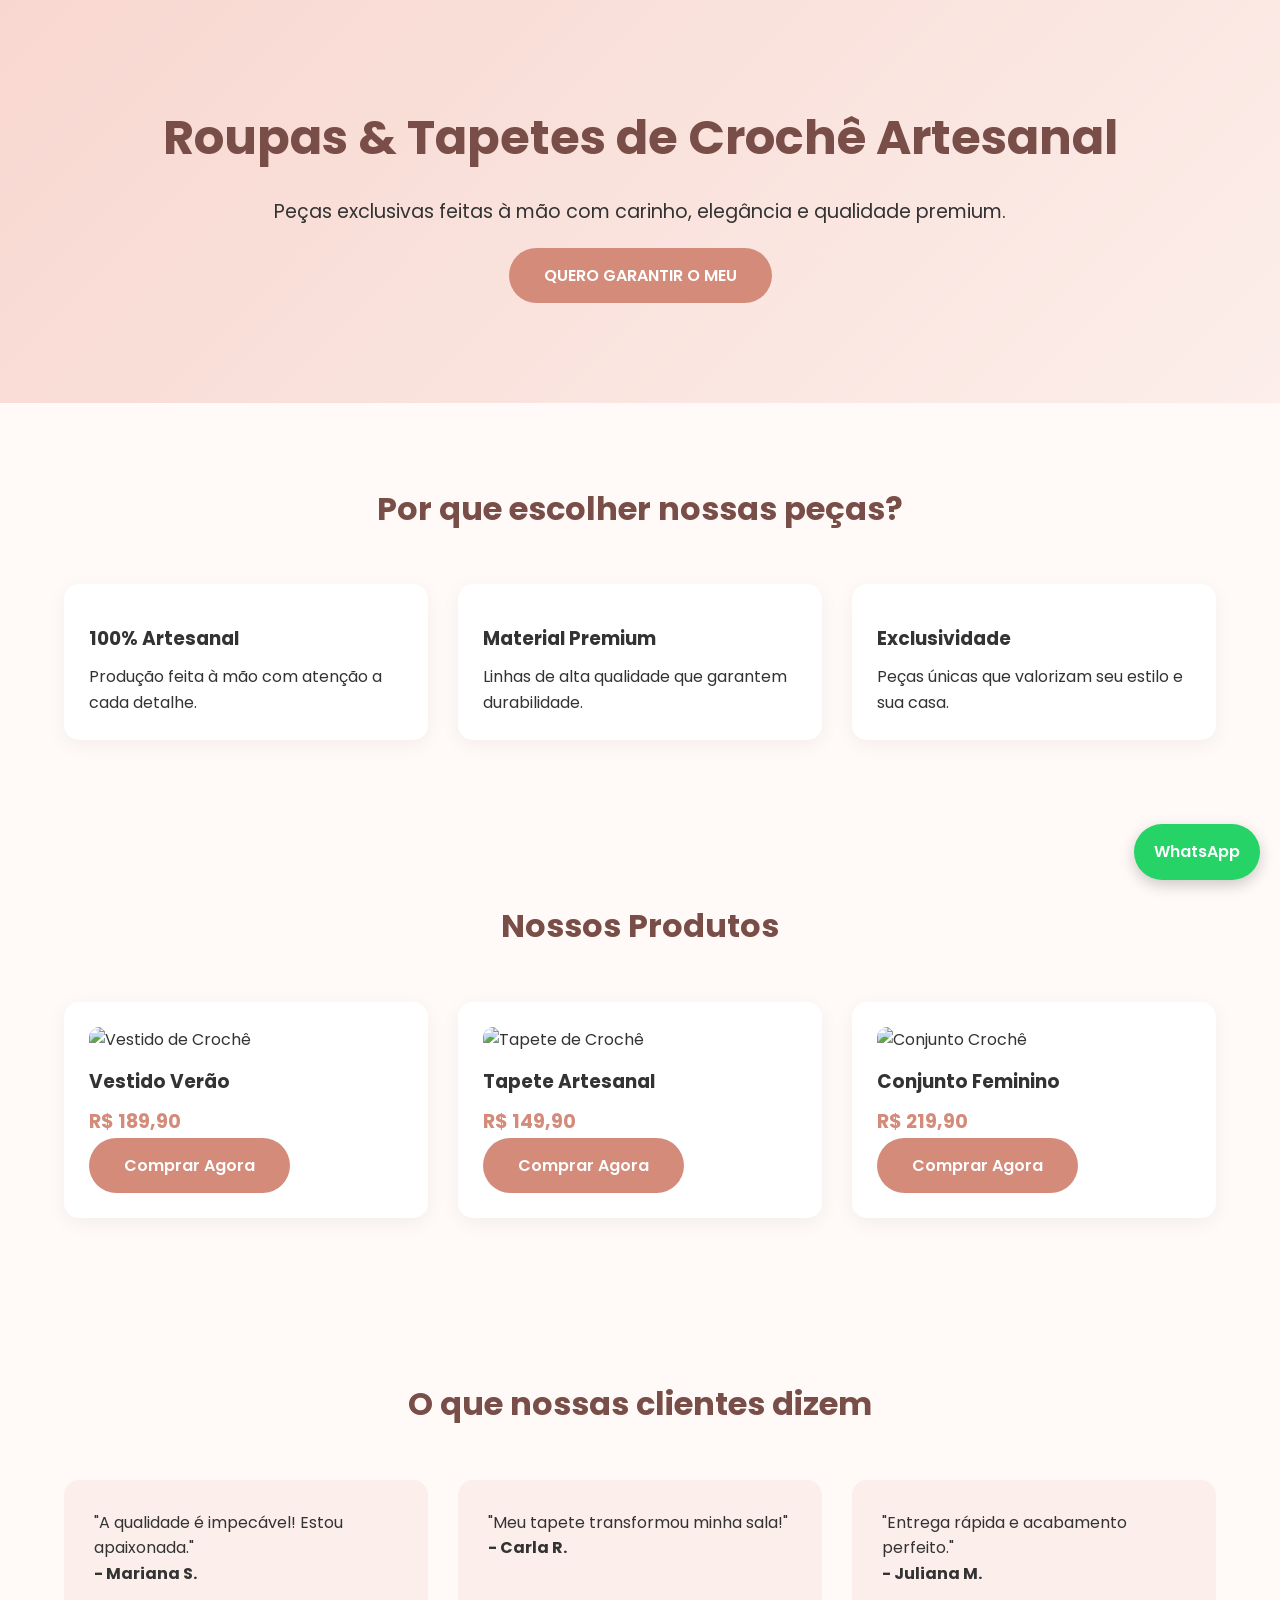
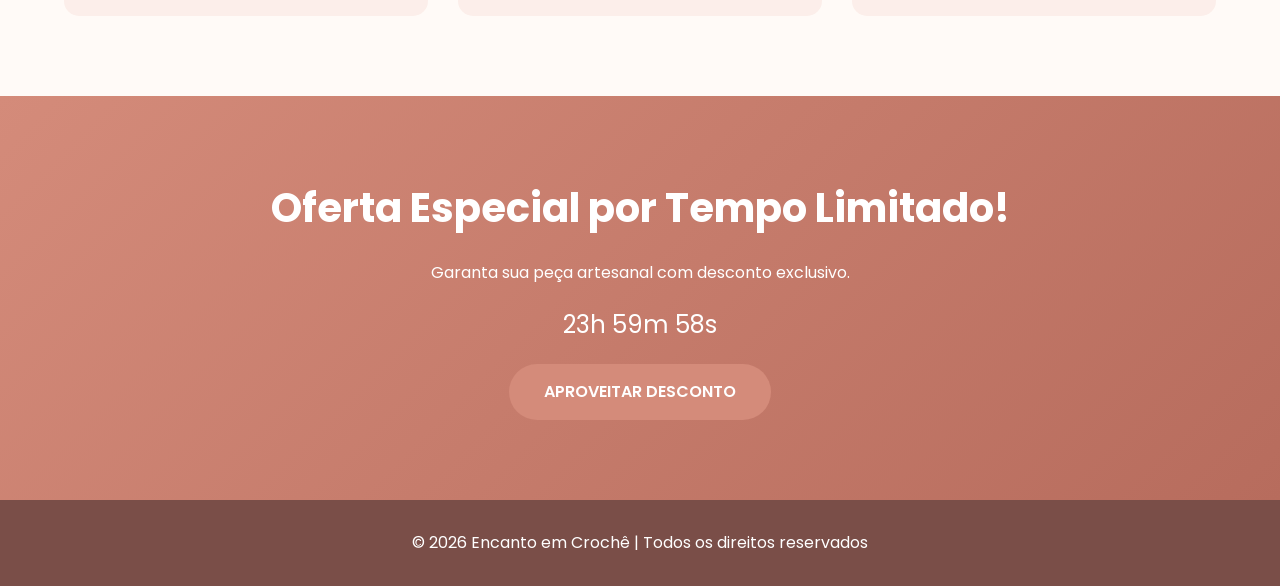
==== index.html @ 388227cd "Inicio" ====
<!DOCTYPE html>
<html lang="pt-BR">
<head>
<meta charset="UTF-8">
<meta name="viewport" content="width=device-width, initial-scale=1.0">
<title>Flora Crochê</title>
<link href="https://fonts.googleapis.com/css2?family=Poppins:wght@300;400;600;700&display=swap" rel="stylesheet">
<link rel="stylesheet" href="style.css">
<script src="script.js" defer></script>
</head>

<body>

<header>
    <div class="container">
        <h1>Roupas & Tapetes de Crochê Artesanal</h1>
        <p>Peças exclusivas feitas à mão com carinho, elegância e qualidade premium.</p>
        <a href="#produtos" class="btn">QUERO GARANTIR O MEU</a>
    </div>
</header>

<section class="section">
    <div class="container">
        <h2 class="section-title">Por que escolher nossas peças?</h2>
        <div class="grid">
            <div class="card">
                <h3>100% Artesanal</h3>
                <p>Produção feita à mão com atenção a cada detalhe.</p>
            </div>
            <div class="card">
                <h3>Material Premium</h3>
                <p>Linhas de alta qualidade que garantem durabilidade.</p>
            </div>
            <div class="card">
                <h3>Exclusividade</h3>
                <p>Peças únicas que valorizam seu estilo e sua casa.</p>
            </div>
        </div>
    </div>
</section>

<section id="produtos" class="section">
    <div class="container">
        <h2 class="section-title">Nossos Produtos</h2>
        <div class="grid">
            <div class="card">
                <img src="https://via.placeholder.com/400x300" alt="Vestido de Crochê">
                <h3>Vestido Verão</h3>
                <p class="price">R$ 189,90</p>
                <a href="#" class="btn">Comprar Agora</a>
            </div>
            <div class="card">
                <img src="https://via.placeholder.com/400x300" alt="Tapete de Crochê">
                <h3>Tapete Artesanal</h3>
                <p class="price">R$ 149,90</p>
                <a href="#" class="btn">Comprar Agora</a>
            </div>
            <div class="card">
                <img src="https://via.placeholder.com/400x300" alt="Conjunto Crochê">
                <h3>Conjunto Feminino</h3>
                <p class="price">R$ 219,90</p>
                <a href="#" class="btn">Comprar Agora</a>
            </div>
        </div>
    </div>
</section>

<section class="section">
    <div class="container">
        <h2 class="section-title">O que nossas clientes dizem</h2>
        <div class="grid">
            <div class="testimonial">
                <p>"A qualidade é impecável! Estou apaixonada."</p>
                <strong>- Mariana S.</strong>
            </div>
            <div class="testimonial">
                <p>"Meu tapete transformou minha sala!"</p>
                <strong>- Carla R.</strong>
            </div>
            <div class="testimonial">
                <p>"Entrega rápida e acabamento perfeito."</p>
                <strong>- Juliana M.</strong>
            </div>
        </div>
    </div>
</section>

<section class="cta">
    <h2>Oferta Especial por Tempo Limitado!</h2>
    <p>Garanta sua peça artesanal com desconto exclusivo.</p>
    <div class="countdown" id="timer"></div>
    <a href="#produtos" class="btn">APROVEITAR DESCONTO</a>
</section>

<footer>
    <p>© 2026 Encanto em Crochê | Todos os direitos reservados</p>
</footer>

<a class="whatsapp" href="https://wa.me/5511974635138" target="_blank">WhatsApp</a>
</body>
</html>
---- style.css ----
*{
    margin:0;
    padding:0;
    box-sizing:border-box;
    font-family:'Poppins', sans-serif;
}

body{
    background:#fffaf7;
    color:#333;
    line-height:1.6;
}

.container{
    width:90%;
    max-width:1200px;
    margin:auto;
}

header{
    background:linear-gradient(135deg,#f8d7d0,#fceeea);
    padding:100px 0;
    text-align:center;
}

header h1{
    font-size:3rem;
    color:#7a4e48;
}

header p{
    margin:20px 0;
    font-size:1.2rem;
}

.btn{
    display:inline-block;
    padding:15px 35px;
    background:#d48b7a;
    color:#fff;
    text-decoration:none;
    border-radius:50px;
    font-weight:600;
    transition:0.3s;
}

.btn:hover{
    background:#b76c5d;
}

.section{
    padding:80px 0;
}

.section-title{
    text-align:center;
    margin-bottom:50px;
    font-size:2rem;
    color:#7a4e48;
}

.grid{
    display:grid;
    grid-template-columns:repeat(auto-fit,minmax(280px,1fr));
    gap:30px;
}

.card{
    background:#fff;
    padding:25px;
    border-radius:15px;
    box-shadow:0 5px 20px rgba(0,0,0,0.05);
    transition:0.3s;
}

.card:hover{
    transform:translateY(-10px);
}

.card img{
    width:100%;
    border-radius:10px;
}

.card h3{
    margin:15px 0 10px;
}

.price{
    color:#d48b7a;
    font-weight:700;
    font-size:1.2rem;
}

.testimonial{
    background:#fceeea;
    padding:30px;
    border-radius:15px;
}

.cta{
    background:linear-gradient(135deg,#d48b7a,#b76c5d);
    color:#fff;
    text-align:center;
    padding:80px 20px;
}

.cta h2{
    font-size:2.5rem;
    margin-bottom:20px;
}

.countdown{
    font-size:1.5rem;
    margin:20px 0;
}

footer{
    text-align:center;
    padding:30px;
    background:#7a4e48;
    color:#fff;
}

.whatsapp{
    position:fixed;
    bottom:20px;
    right:20px;
    background:#25D366;
    color:#fff;
    padding:15px 20px;
    border-radius:50px;
    text-decoration:none;
    font-weight:600;
    box-shadow:0 5px 15px rgba(0,0,0,0.2);
}

@media(max-width:768px){
    header h1{
        font-size:2rem;
    }
}
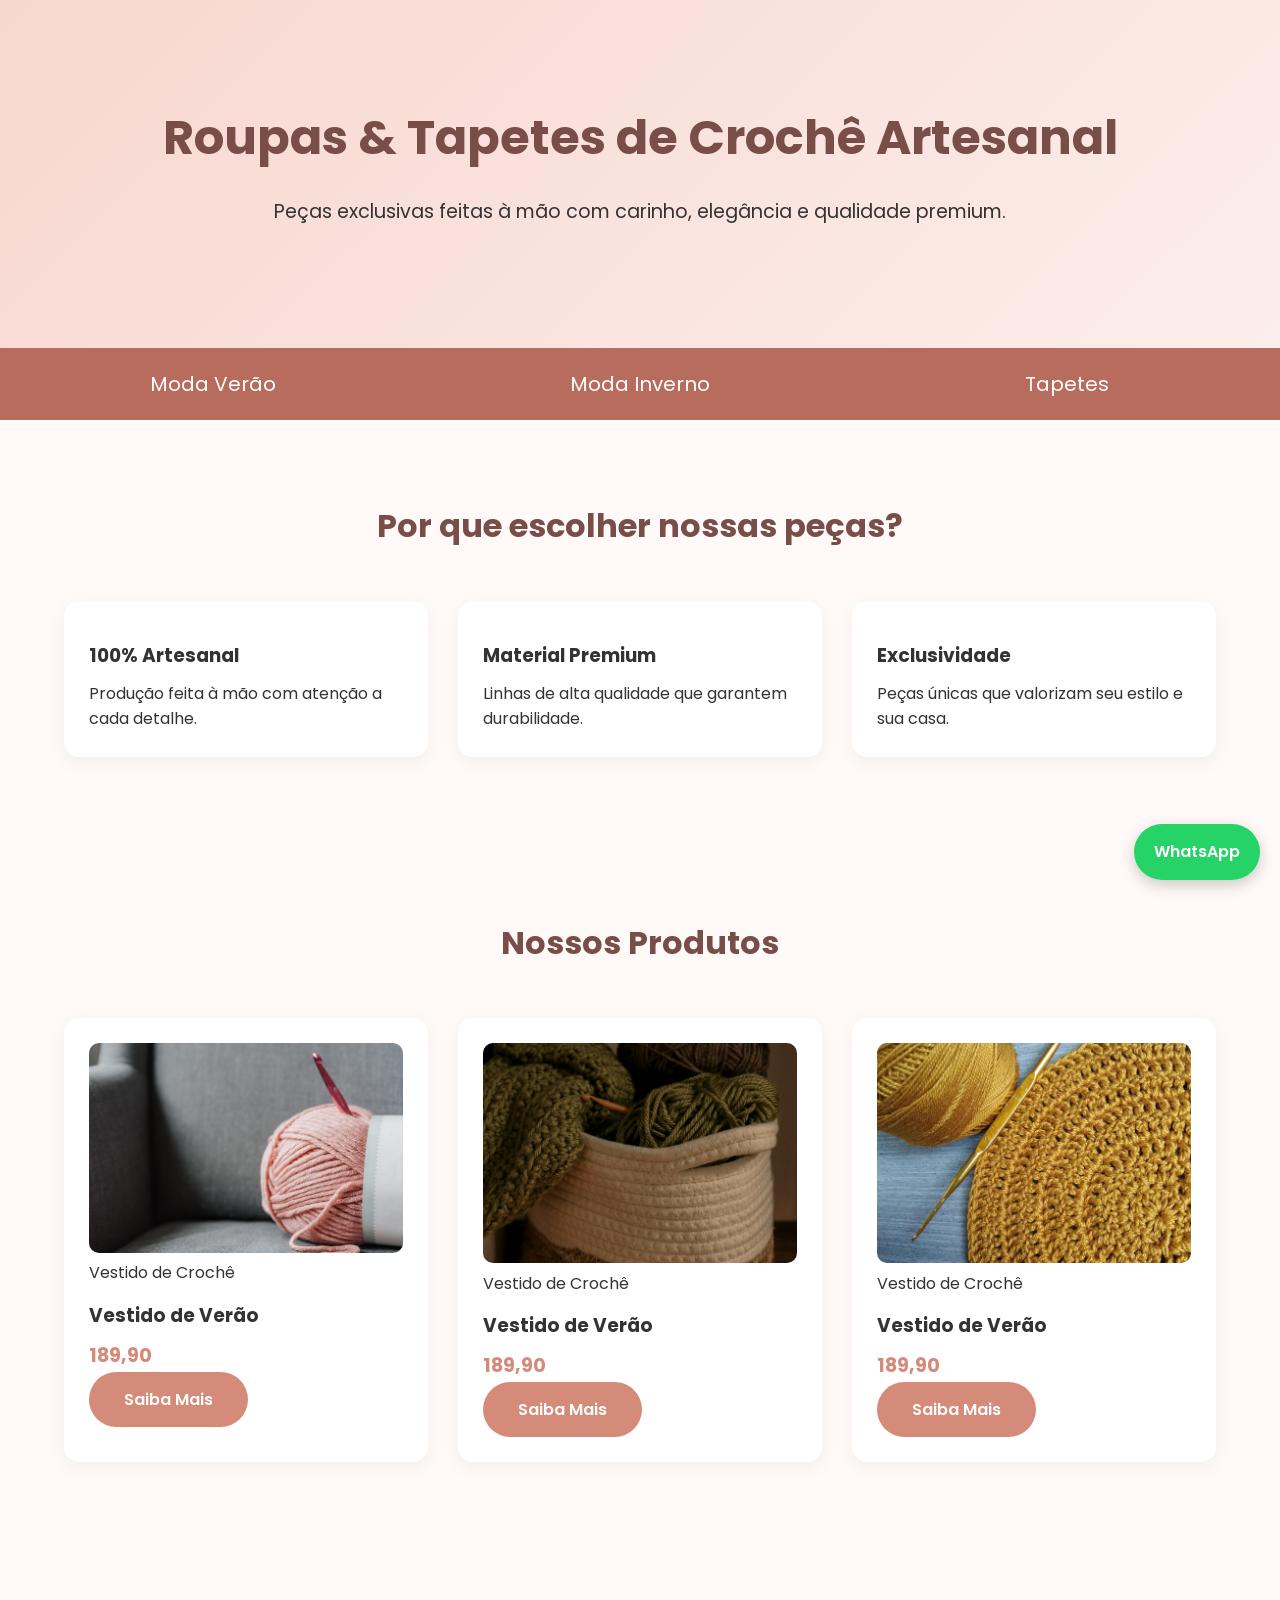
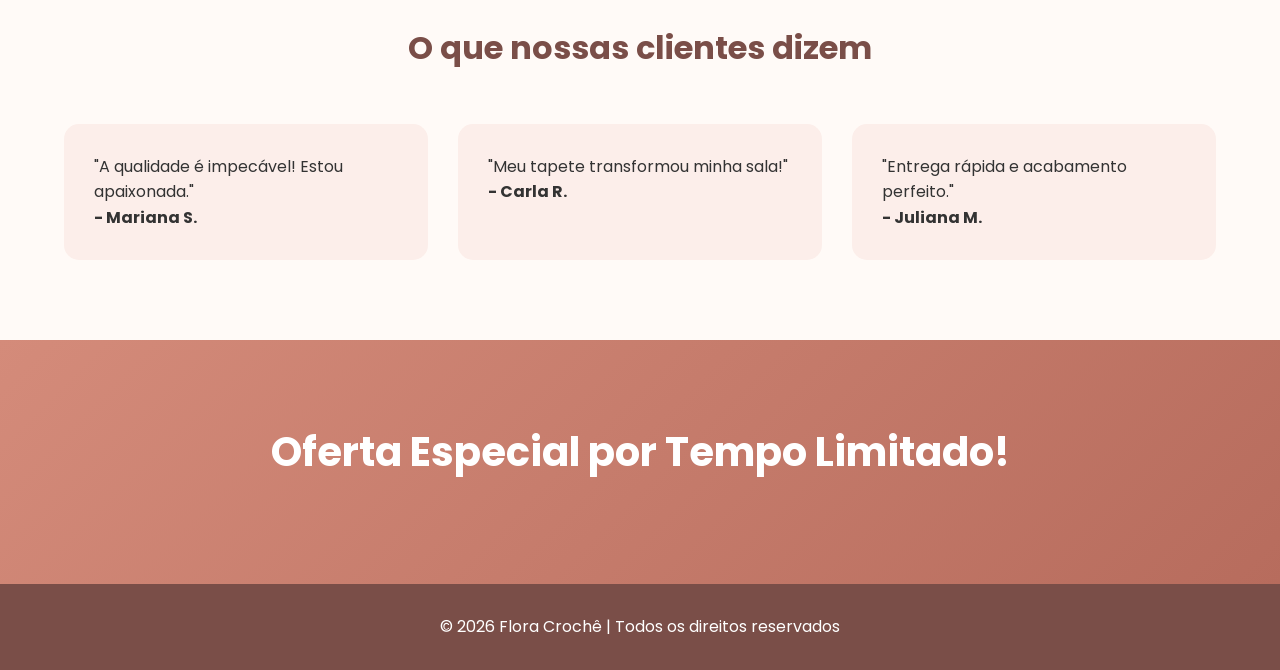
==== commit 3cb4229f: "commit" ====
--- a/index.html
+++ b/index.html
@@ -6,7 +6,8 @@
 <title>Flora Crochê</title>
 <link href="https://fonts.googleapis.com/css2?family=Poppins:wght@300;400;600;700&display=swap" rel="stylesheet">
 <link rel="stylesheet" href="style.css">
-<script src="script.js" defer></script>
+<script src="./scripts/script.js" defer></script>
+<script src="./scripts/funcoes.js" defer></script>
 </head>
 
 <body>
@@ -15,9 +16,16 @@
     <div class="container">
         <h1>Roupas & Tapetes de Crochê Artesanal</h1>
         <p>Peças exclusivas feitas à mão com carinho, elegância e qualidade premium.</p>
-        <a href="#produtos" class="btn">QUERO GARANTIR O MEU</a>
     </div>
 </header>
+
+<nav>
+    <a href="#" class="open">☰</a>
+    <a href="#" class="menu">Moda Verão</a>
+    <a href="#" class="menu">Moda Inverno</a>
+    <a href="#" class="menu">Tapetes</a>
+    <a href="#" class="closed">✖</a>
+</nav>
 
 <section class="section">
     <div class="container">
@@ -42,25 +50,7 @@
 <section id="produtos" class="section">
     <div class="container">
         <h2 class="section-title">Nossos Produtos</h2>
-        <div class="grid">
-            <div class="card">
-                <img src="https://via.placeholder.com/400x300" alt="Vestido de Crochê">
-                <h3>Vestido Verão</h3>
-                <p class="price">R$ 189,90</p>
-                <a href="#" class="btn">Comprar Agora</a>
-            </div>
-            <div class="card">
-                <img src="https://via.placeholder.com/400x300" alt="Tapete de Crochê">
-                <h3>Tapete Artesanal</h3>
-                <p class="price">R$ 149,90</p>
-                <a href="#" class="btn">Comprar Agora</a>
-            </div>
-            <div class="card">
-                <img src="https://via.placeholder.com/400x300" alt="Conjunto Crochê">
-                <h3>Conjunto Feminino</h3>
-                <p class="price">R$ 219,90</p>
-                <a href="#" class="btn">Comprar Agora</a>
-            </div>
+        <div class="grid-produtos">
         </div>
     </div>
 </section>
@@ -86,14 +76,11 @@
 </section>
 
 <section class="cta">
-    <h2>Oferta Especial por Tempo Limitado!</h2>
-    <p>Garanta sua peça artesanal com desconto exclusivo.</p>
-    <div class="countdown" id="timer"></div>
-    <a href="#produtos" class="btn">APROVEITAR DESCONTO</a>
+    <h2>Oferta Especial por Tempo Limitado!</h2>    
 </section>
 
 <footer>
-    <p>© 2026 Encanto em Crochê | Todos os direitos reservados</p>
+    <p>© 2026 Flora Crochê | Todos os direitos reservados</p>
 </footer>
 
 <a class="whatsapp" href="https://wa.me/5511974635138" target="_blank">WhatsApp</a>
--- a/style.css
+++ b/style.css
@@ -33,6 +33,45 @@
     font-size:1.2rem;
 }
 
+nav {
+    background-color: #b76c5d;
+    display: flex;
+    justify-content: space-around;
+    align-items: center;
+}
+nav a {
+    width: 100%;
+    text-align: center;
+    text-decoration: none;
+    color: #fff;
+    padding: 20px 0 20px 0;
+    font-size: 20px;
+}
+nav a:hover {
+    background-color: #fff;
+    color: #b76c5d;
+    transition: all .2s;
+}
+@media screen and (max-width: 480px){
+    nav {
+        flex-direction: column;
+    }
+    .open {
+        display: block;
+    }
+    .menu, .closed {
+        display: none;
+    }
+}
+@media screen and (min-width: 480px) {
+    .open, .closed {
+        display: none;
+    }
+    .menu {
+        display: block;
+    }
+}
+
 .btn{
     display:inline-block;
     padding:15px 35px;
@@ -59,7 +98,7 @@
     color:#7a4e48;
 }
 
-.grid{
+.grid, .grid-produtos{
     display:grid;
     grid-template-columns:repeat(auto-fit,minmax(280px,1fr));
     gap:30px;
@@ -79,6 +118,8 @@
 
 .card img{
     width:100%;
+    max-height: 220px;
+    object-fit: cover;
     border-radius:10px;
 }
 
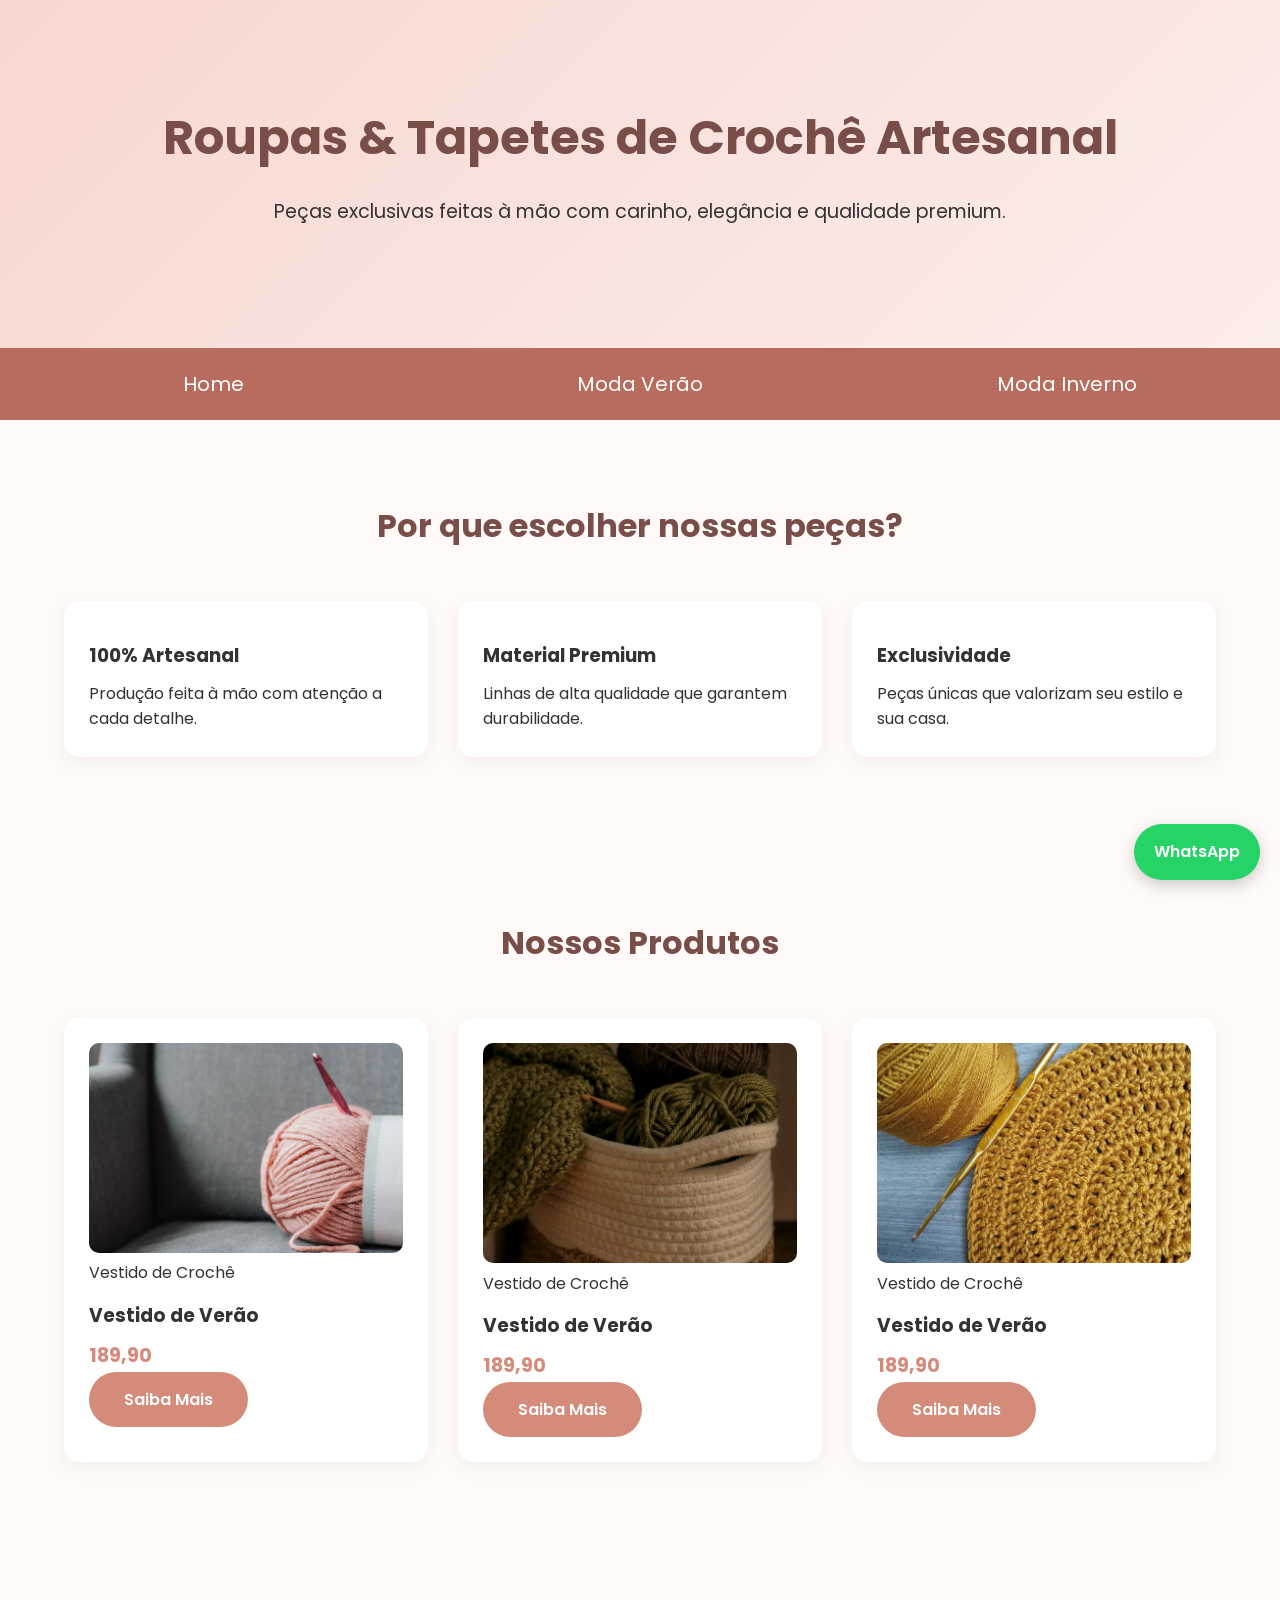
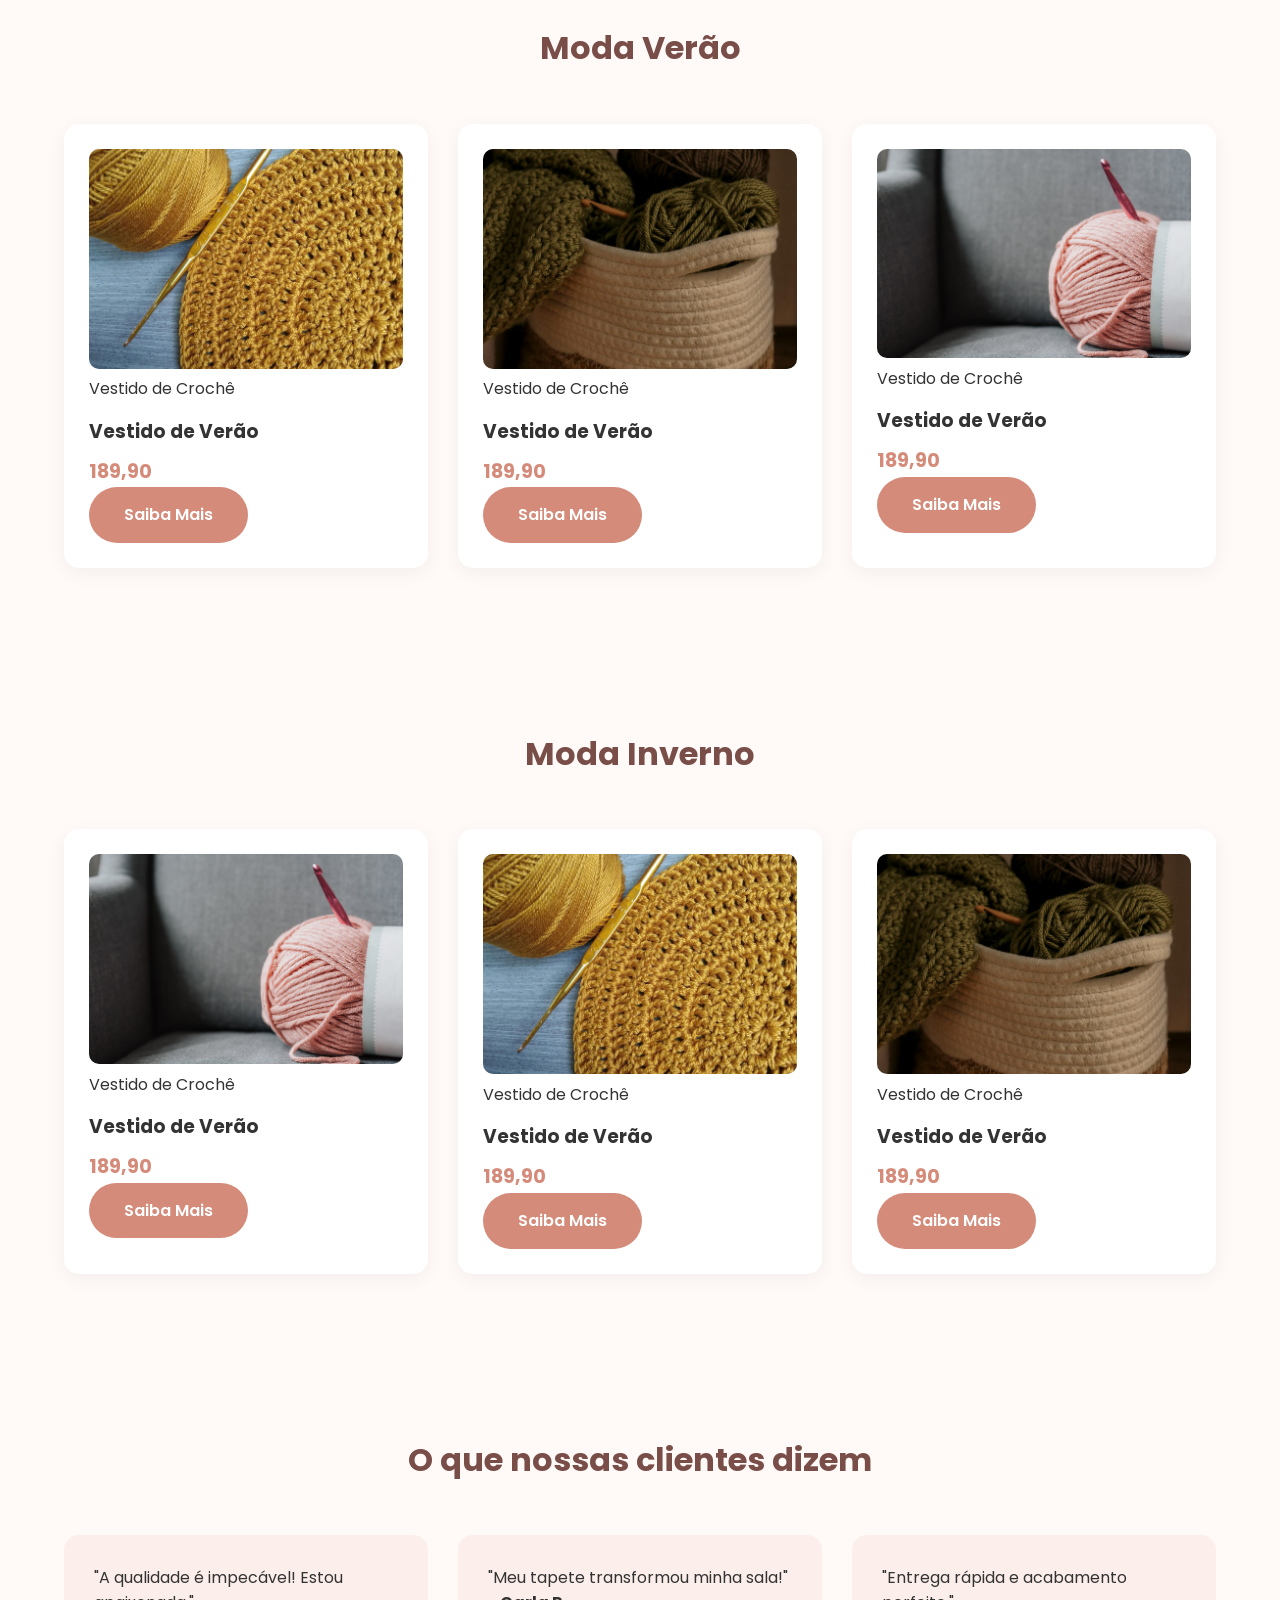
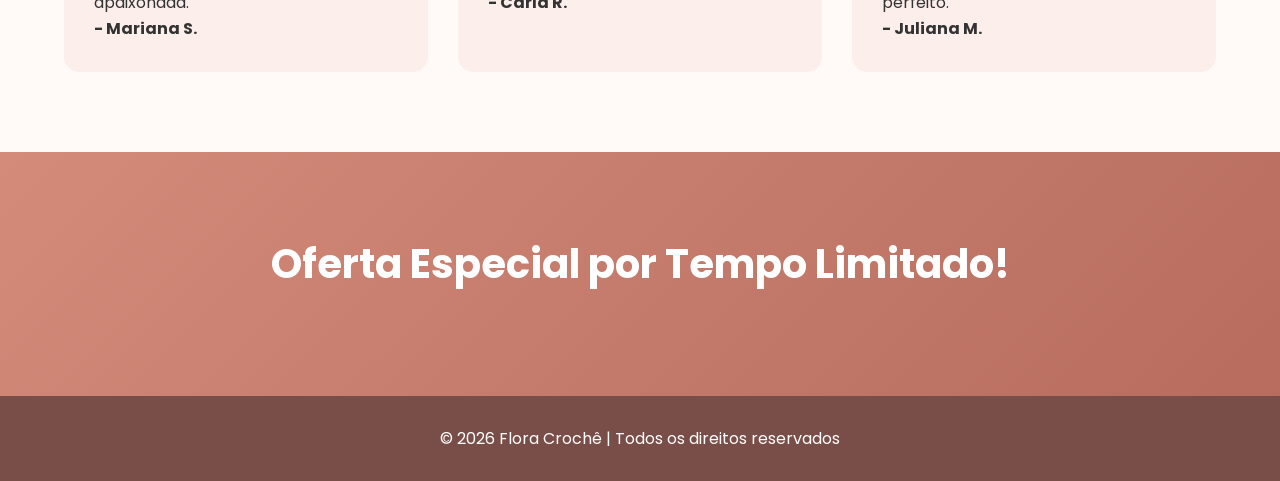
==== commit 3577328e: "commit" ====
--- a/index.html
+++ b/index.html
@@ -10,7 +10,7 @@
 <script src="./scripts/funcoes.js" defer></script>
 </head>
 
-<body>
+<body id="home">
 
 <header>
     <div class="container">
@@ -21,9 +21,9 @@
 
 <nav>
     <a href="#" class="open">☰</a>
-    <a href="#" class="menu">Moda Verão</a>
-    <a href="#" class="menu">Moda Inverno</a>
-    <a href="#" class="menu">Tapetes</a>
+    <a href="#home" class="menu">Home</a>
+    <a href="#moda-verao" class="menu">Moda Verão</a>
+    <a href="#moda-inverno" class="menu">Moda Inverno</a>
     <a href="#" class="closed">✖</a>
 </nav>
 
@@ -54,6 +54,23 @@
         </div>
     </div>
 </section>
+
+<section id="moda-verao" class="section">
+    <div class="container">
+        <h2 class="section-title">Moda Verão</h2>
+        <div class="grid-produtos-verao">
+        </div>
+    </div>
+</section>
+
+<section id="moda-inverno" class="section">
+    <div class="container">
+        <h2 class="section-title">Moda Inverno</h2>
+        <div class="grid-produtos-inverno">
+        </div>
+    </div>
+</section>
+
 
 <section class="section">
     <div class="container">
--- a/style.css
+++ b/style.css
@@ -38,6 +38,9 @@
     display: flex;
     justify-content: space-around;
     align-items: center;
+    position: sticky;
+    top: 0;
+    z-index: 1;
 }
 nav a {
     width: 100%;
@@ -55,6 +58,10 @@
 @media screen and (max-width: 480px){
     nav {
         flex-direction: column;
+    }
+    nav a {
+        padding: 5px 0 5px 0;
+        font-weight: lighter;
     }
     .open {
         display: block;
@@ -98,7 +105,7 @@
     color:#7a4e48;
 }
 
-.grid, .grid-produtos{
+.grid, .grid-produtos, .grid-produtos-verao, .grid-produtos-inverno{
     display:grid;
     grid-template-columns:repeat(auto-fit,minmax(280px,1fr));
     gap:30px;
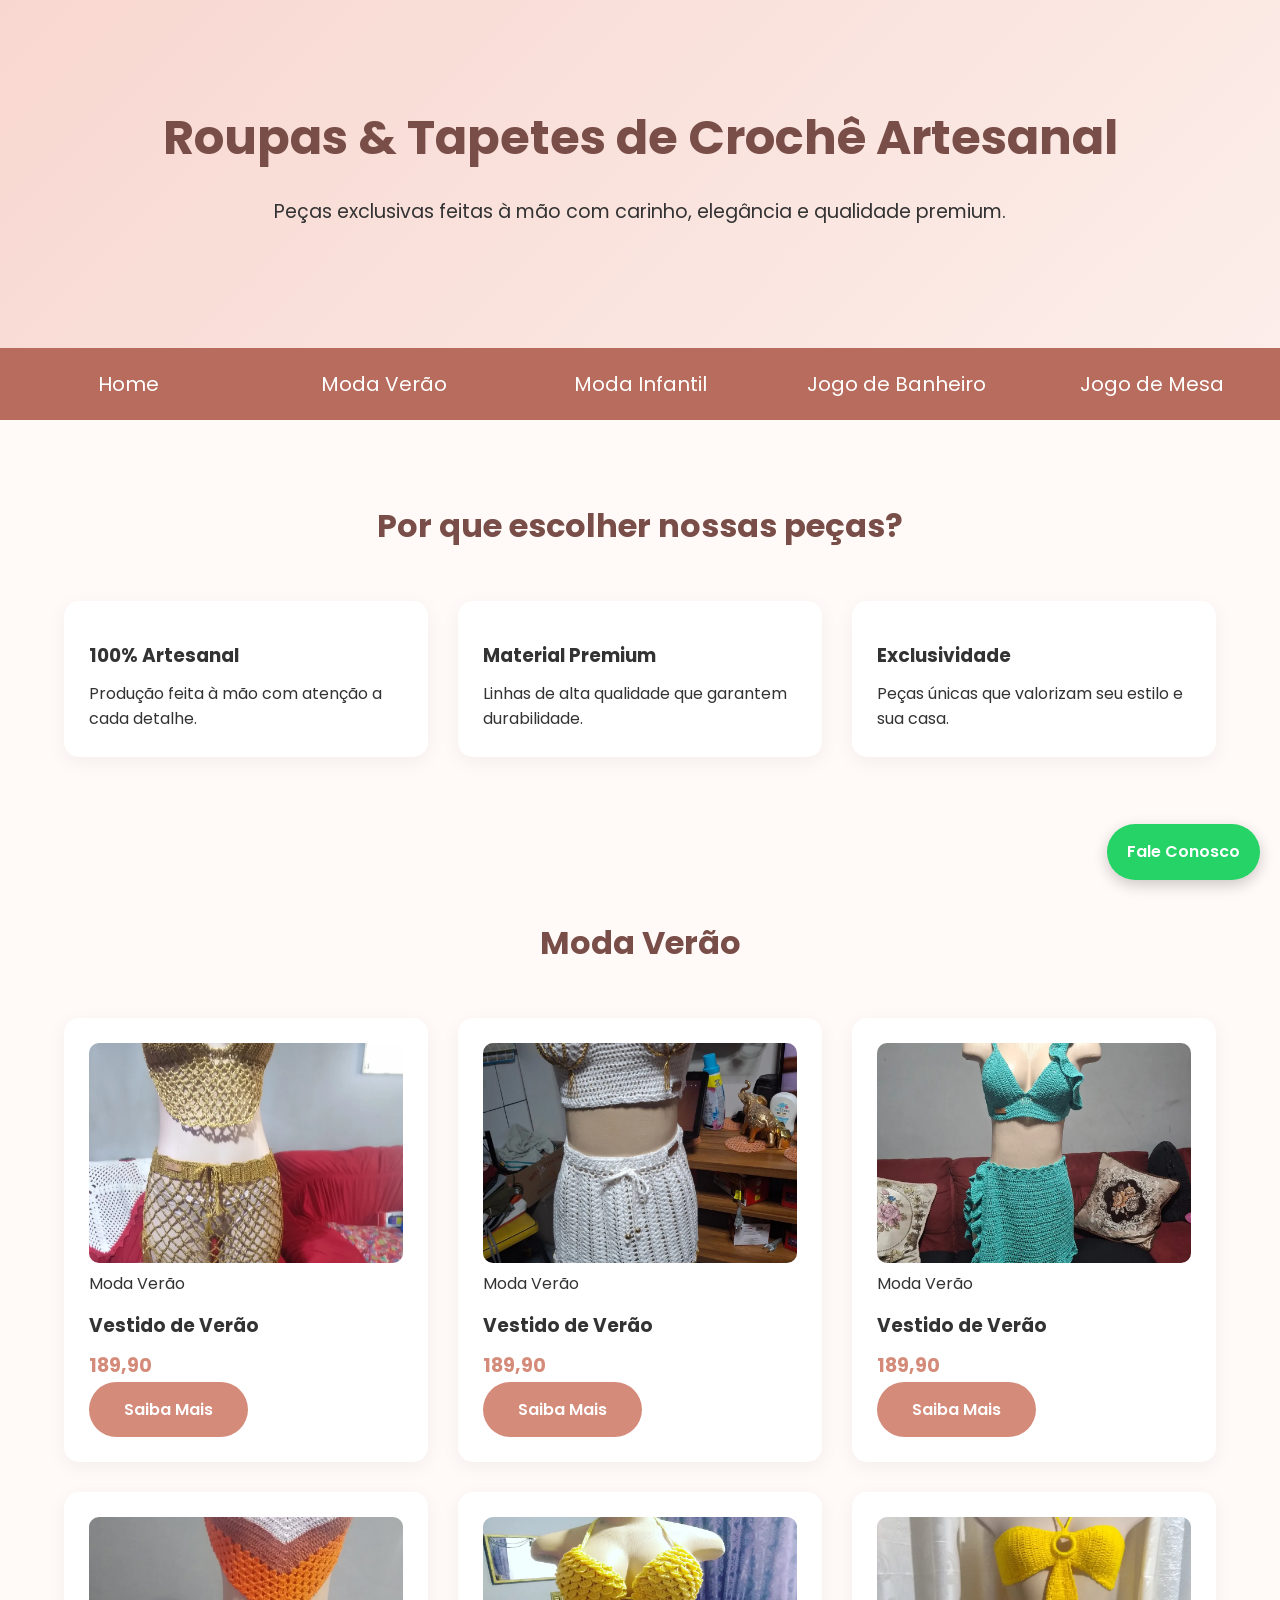
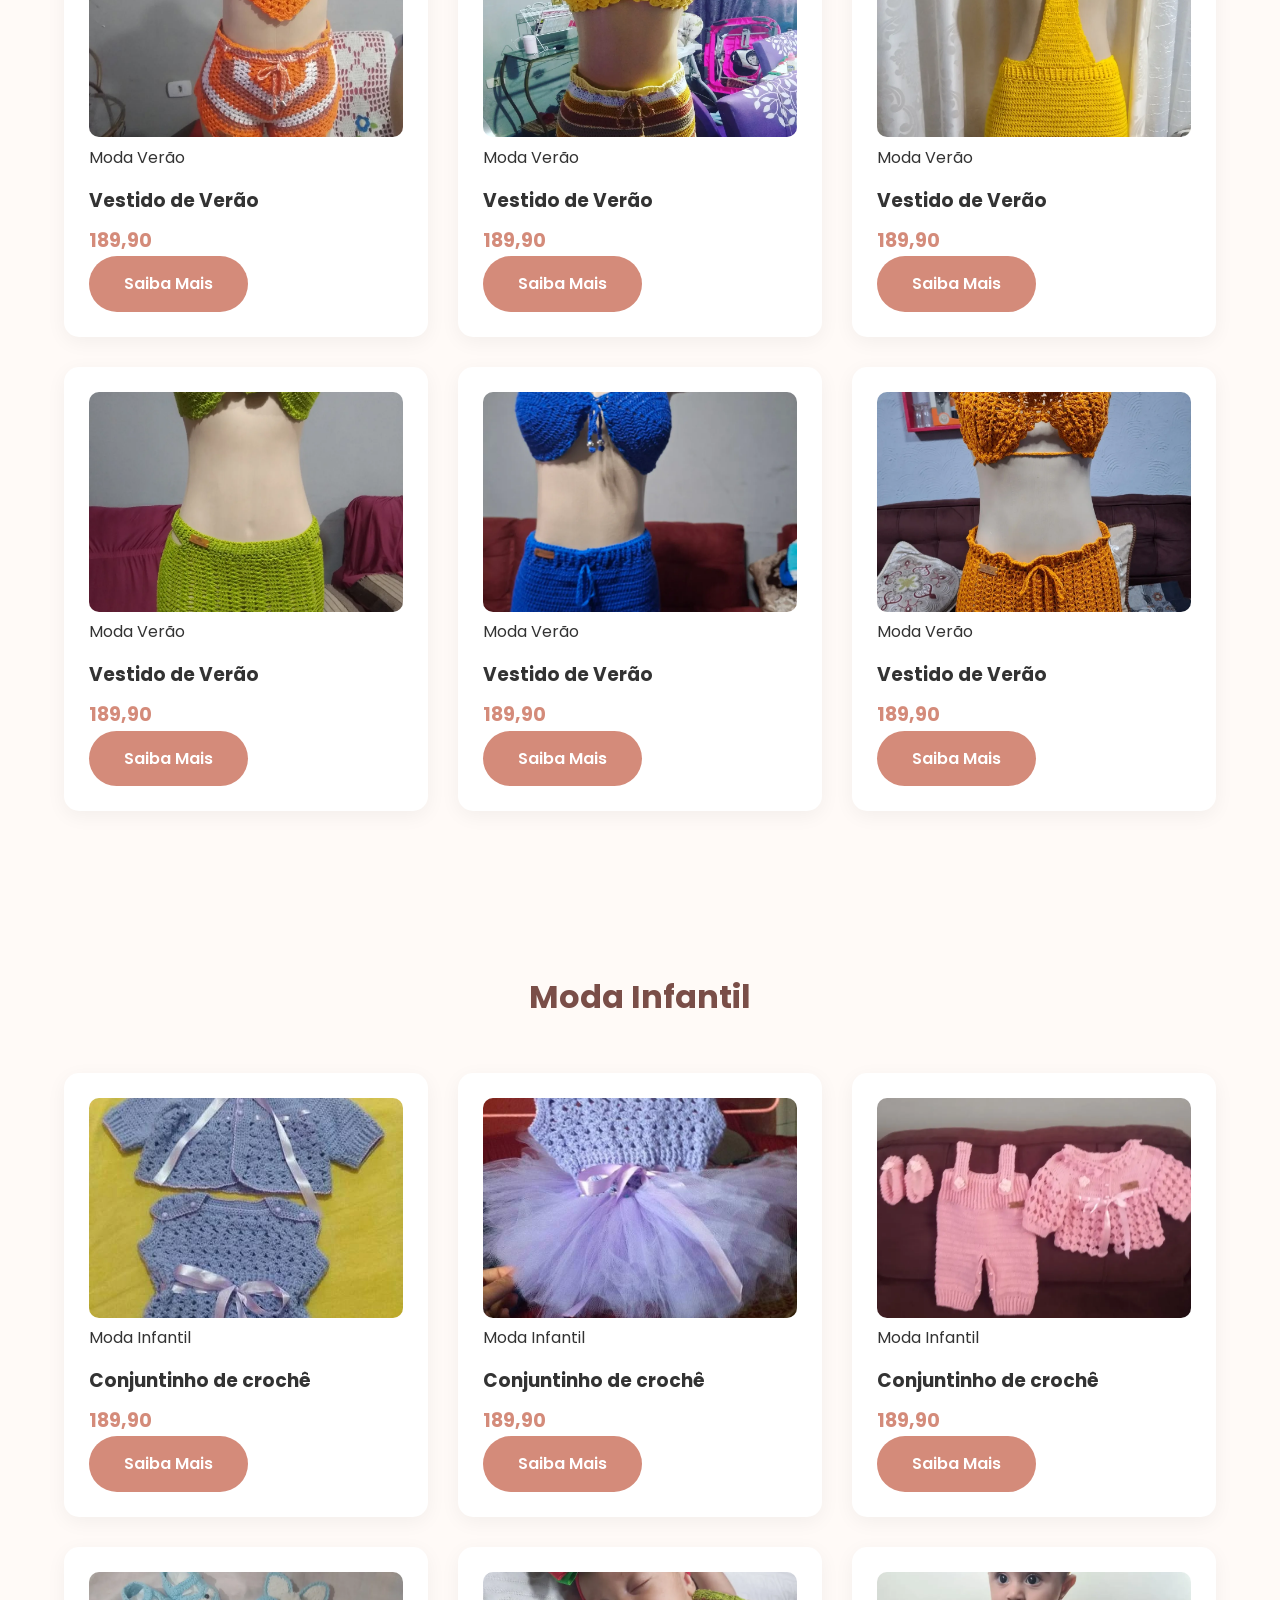
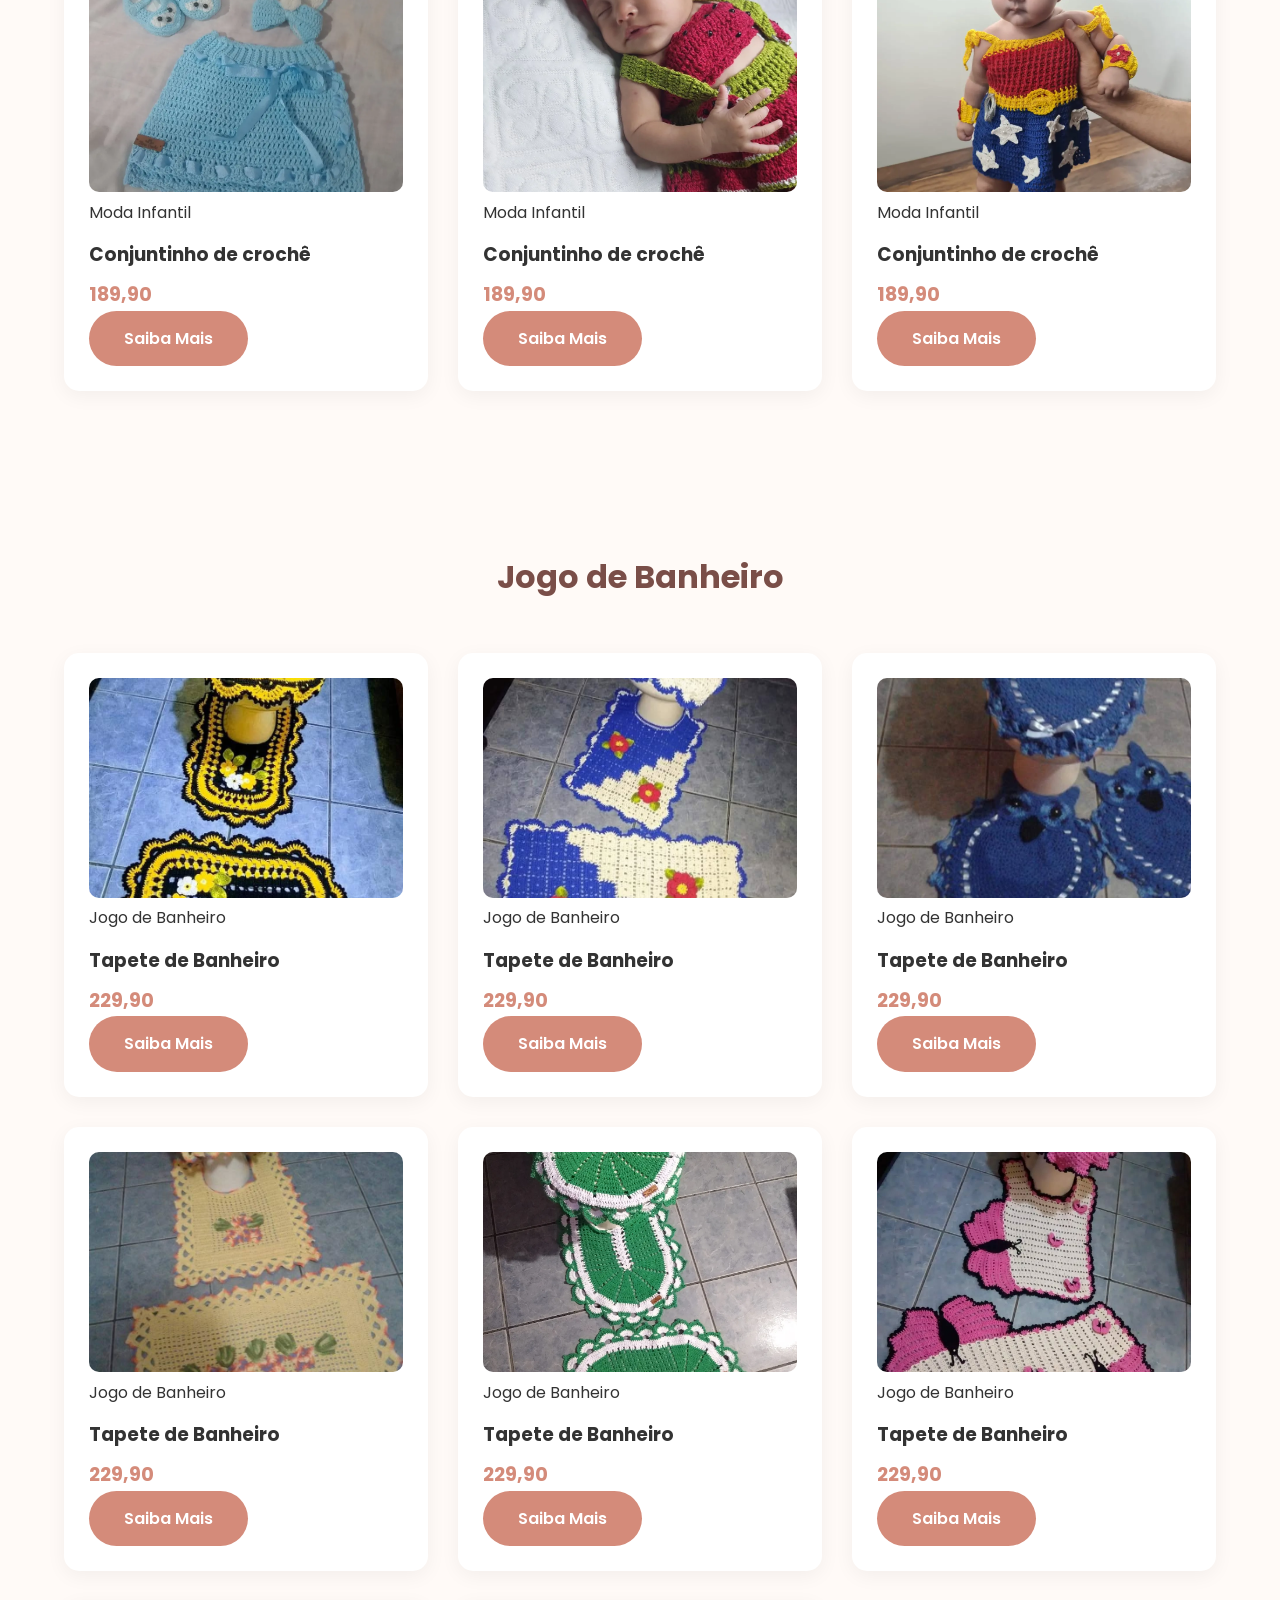
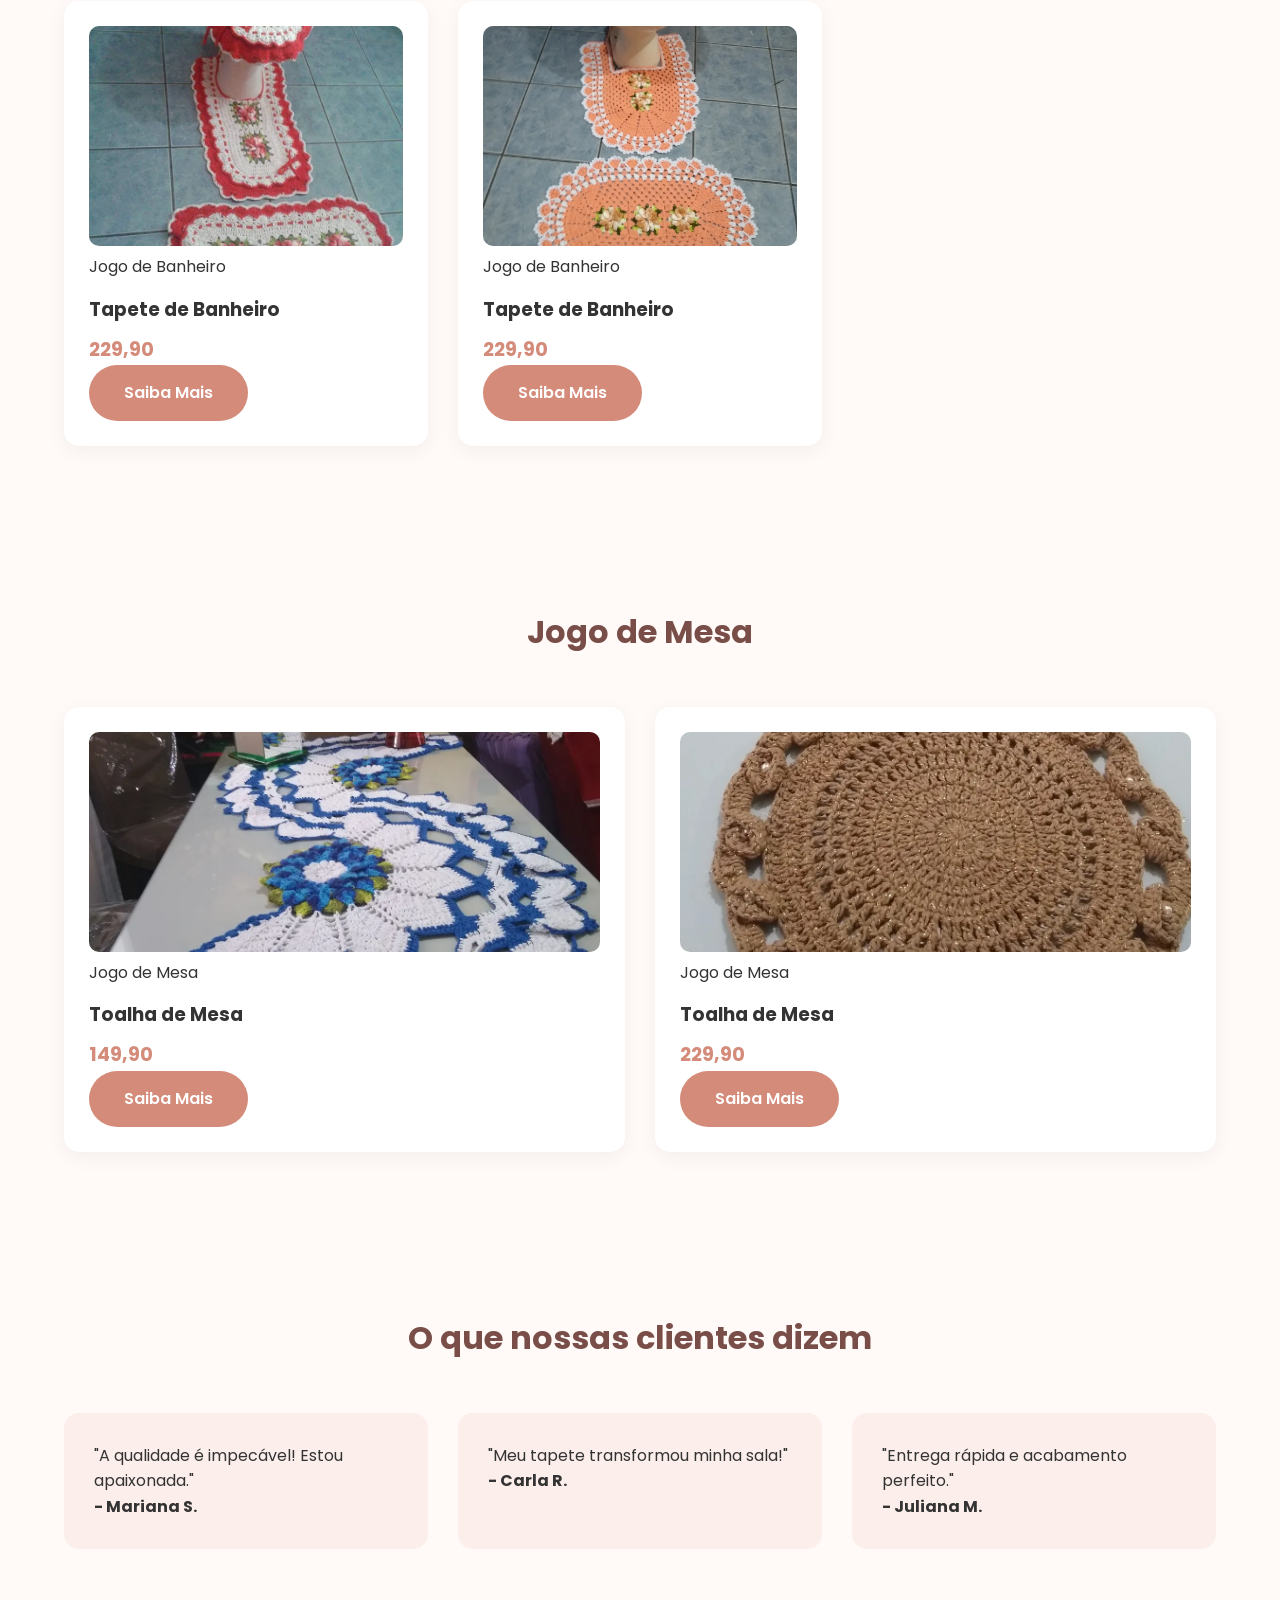
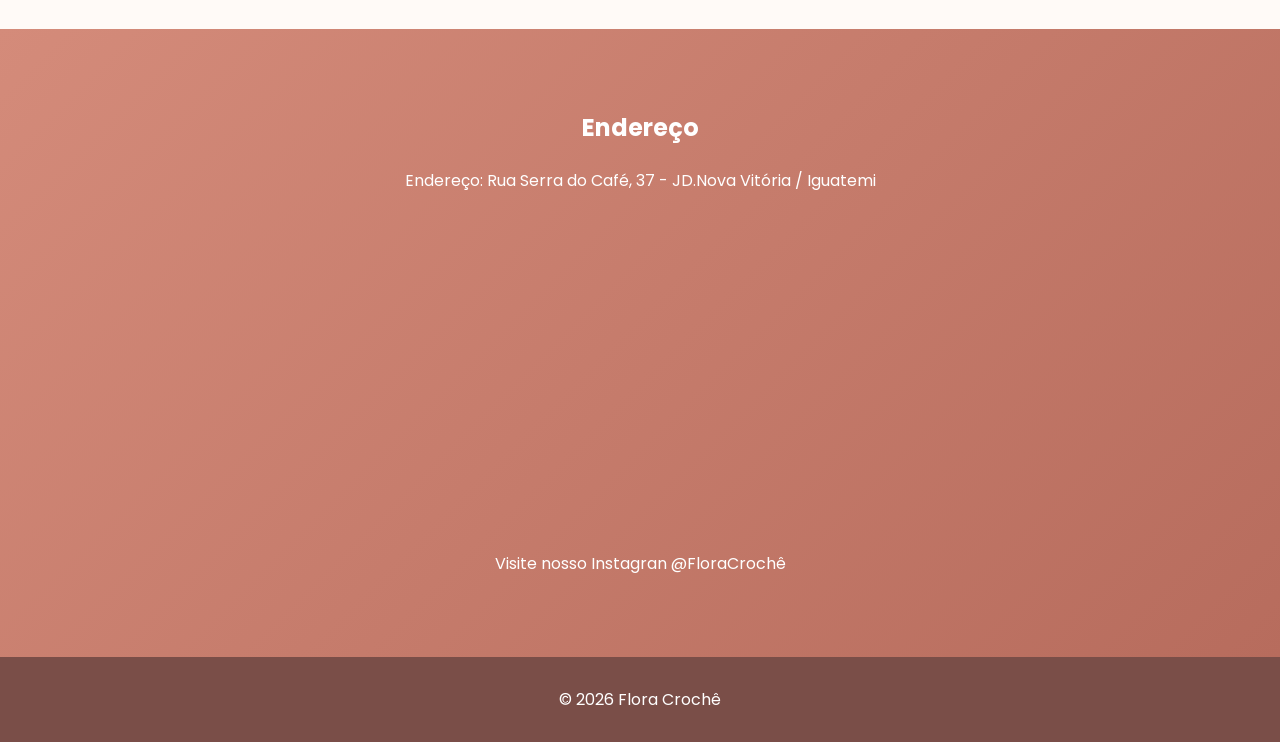
==== commit 7326fa0c: "Commit" ====
--- a/index.html
+++ b/index.html
@@ -20,13 +20,16 @@
 </header>
 
 <nav>
-    <a href="#" class="open">☰</a>
+    <a href="javascript:void(0)" class="open">☰</a>
     <a href="#home" class="menu">Home</a>
     <a href="#moda-verao" class="menu">Moda Verão</a>
-    <a href="#moda-inverno" class="menu">Moda Inverno</a>
-    <a href="#" class="closed">✖</a>
+    <a href="#moda-infantil" class="menu">Moda Infantil</a>
+    <a href="#moda-banheiro" class="menu">Jogo de Banheiro</a>
+    <a href="#moda-mesa" class="menu">Jogo de Mesa</a>
+    <a href="javascript:void(0)" class="closed">✖</a>
 </nav>
 
+<!-- Secção cards: motivos de escolher os nossos produtos -->
 <section class="section">
     <div class="container">
         <h2 class="section-title">Por que escolher nossas peças?</h2>
@@ -47,14 +50,8 @@
     </div>
 </section>
 
-<section id="produtos" class="section">
-    <div class="container">
-        <h2 class="section-title">Nossos Produtos</h2>
-        <div class="grid-produtos">
-        </div>
-    </div>
-</section>
 
+<!-- Secção cards: produtos -->
 <section id="moda-verao" class="section">
     <div class="container">
         <h2 class="section-title">Moda Verão</h2>
@@ -63,15 +60,31 @@
     </div>
 </section>
 
-<section id="moda-inverno" class="section">
+<section id="moda-infantil" class="section">
     <div class="container">
-        <h2 class="section-title">Moda Inverno</h2>
-        <div class="grid-produtos-inverno">
+        <h2 class="section-title">Moda Infantil</h2>
+        <div class="grid-produtos-infantil">
         </div>
     </div>
 </section>
 
+<section id="moda-banheiro" class="section">
+    <div class="container">
+        <h2 class="section-title">Jogo de Banheiro</h2>
+        <div class="grid-produtos-banheiro">
+        </div>
+    </div>
+</section>
 
+<section id="moda-mesa" class="section">
+    <div class="container">
+        <h2 class="section-title">Jogo de Mesa</h2>
+        <div class="grid-produtos-mesa">
+        </div>
+    </div>
+</section>
+
+<!-- Secção cards: o que nossos clientes dizem -->
 <section class="section">
     <div class="container">
         <h2 class="section-title">O que nossas clientes dizem</h2>
@@ -93,13 +106,16 @@
 </section>
 
 <section class="cta">
-    <h2>Oferta Especial por Tempo Limitado!</h2>    
+    <h2>Endereço</h2>
+    <p>Endereço: Rua Serra do Café, 37 - JD.Nova Vitória / Iguatemi</p>
+    <iframe src="https://www.google.com/maps/embed?pb=!1m18!1m12!1m3!1d3655.8416479453203!2d-46.43533869999999!3d-23.6100114!2m3!1f0!2f0!3f0!3m2!1i1024!2i768!4f13.1!3m3!1m2!1s0x94ce6f4bc5cb1389%3A0xe946304358907a2c!2sR.%20Serra%20do%20Caf%C3%A9%2C%2037%20-%20Iguatemi%2C%20S%C3%A3o%20Paulo%20-%20SP%2C%2008373-200!5e0!3m2!1spt-BR!2sbr!4v1771618512613!5m2!1spt-BR!2sbr" style="border:0;" allowfullscreen="" loading="lazy" referrerpolicy="no-referrer-when-downgrade"></iframe>
+    <p>Visite nosso Instagran <a href="https://www.instagram.com/floracisantos28/" target="_blank" rel="external">@FloraCrochê</a></p>    
 </section>
 
 <footer>
-    <p>© 2026 Flora Crochê | Todos os direitos reservados</p>
+    <p>© 2026 Flora Crochê</p>
 </footer>
 
-<a class="whatsapp" href="https://wa.me/5511974635138" target="_blank">WhatsApp</a>
+<a class="whatsapp" href="https://wa.me/5511974635138" target="_blank">Fale Conosco</a>
 </body>
 </html>
--- a/style.css
+++ b/style.css
@@ -3,6 +3,9 @@
     padding:0;
     box-sizing:border-box;
     font-family:'Poppins', sans-serif;
+}
+html {
+    scroll-behavior: smooth;
 }
 
 body{
@@ -77,6 +80,10 @@
     .menu {
         display: block;
     }
+    .cta iframe {
+        width: 480px;
+        height: 300px;
+    }
 }
 
 .btn{
@@ -105,7 +112,7 @@
     color:#7a4e48;
 }
 
-.grid, .grid-produtos, .grid-produtos-verao, .grid-produtos-inverno{
+.grid, .grid-produtos-verao, .grid-produtos-infantil, .grid-produtos-banheiro, .grid-produtos-mesa{
     display:grid;
     grid-template-columns:repeat(auto-fit,minmax(280px,1fr));
     gap:30px;
@@ -154,8 +161,29 @@
 }
 
 .cta h2{
-    font-size:2.5rem;
     margin-bottom:20px;
+}
+
+.cta p:nth-of-type(2) {
+    margin-top: 50px;
+}
+
+
+.cta p a {
+    text-decoration: none;
+    color: white;
+    animation: cor 1s infinite linear;
+}
+@keyframes cor {
+    0% {
+        color: #4548B7;
+    }
+    50% {
+        color: #BC2475;
+    }
+    100% {
+        color: #4548B7;
+    }
 }
 
 .countdown{
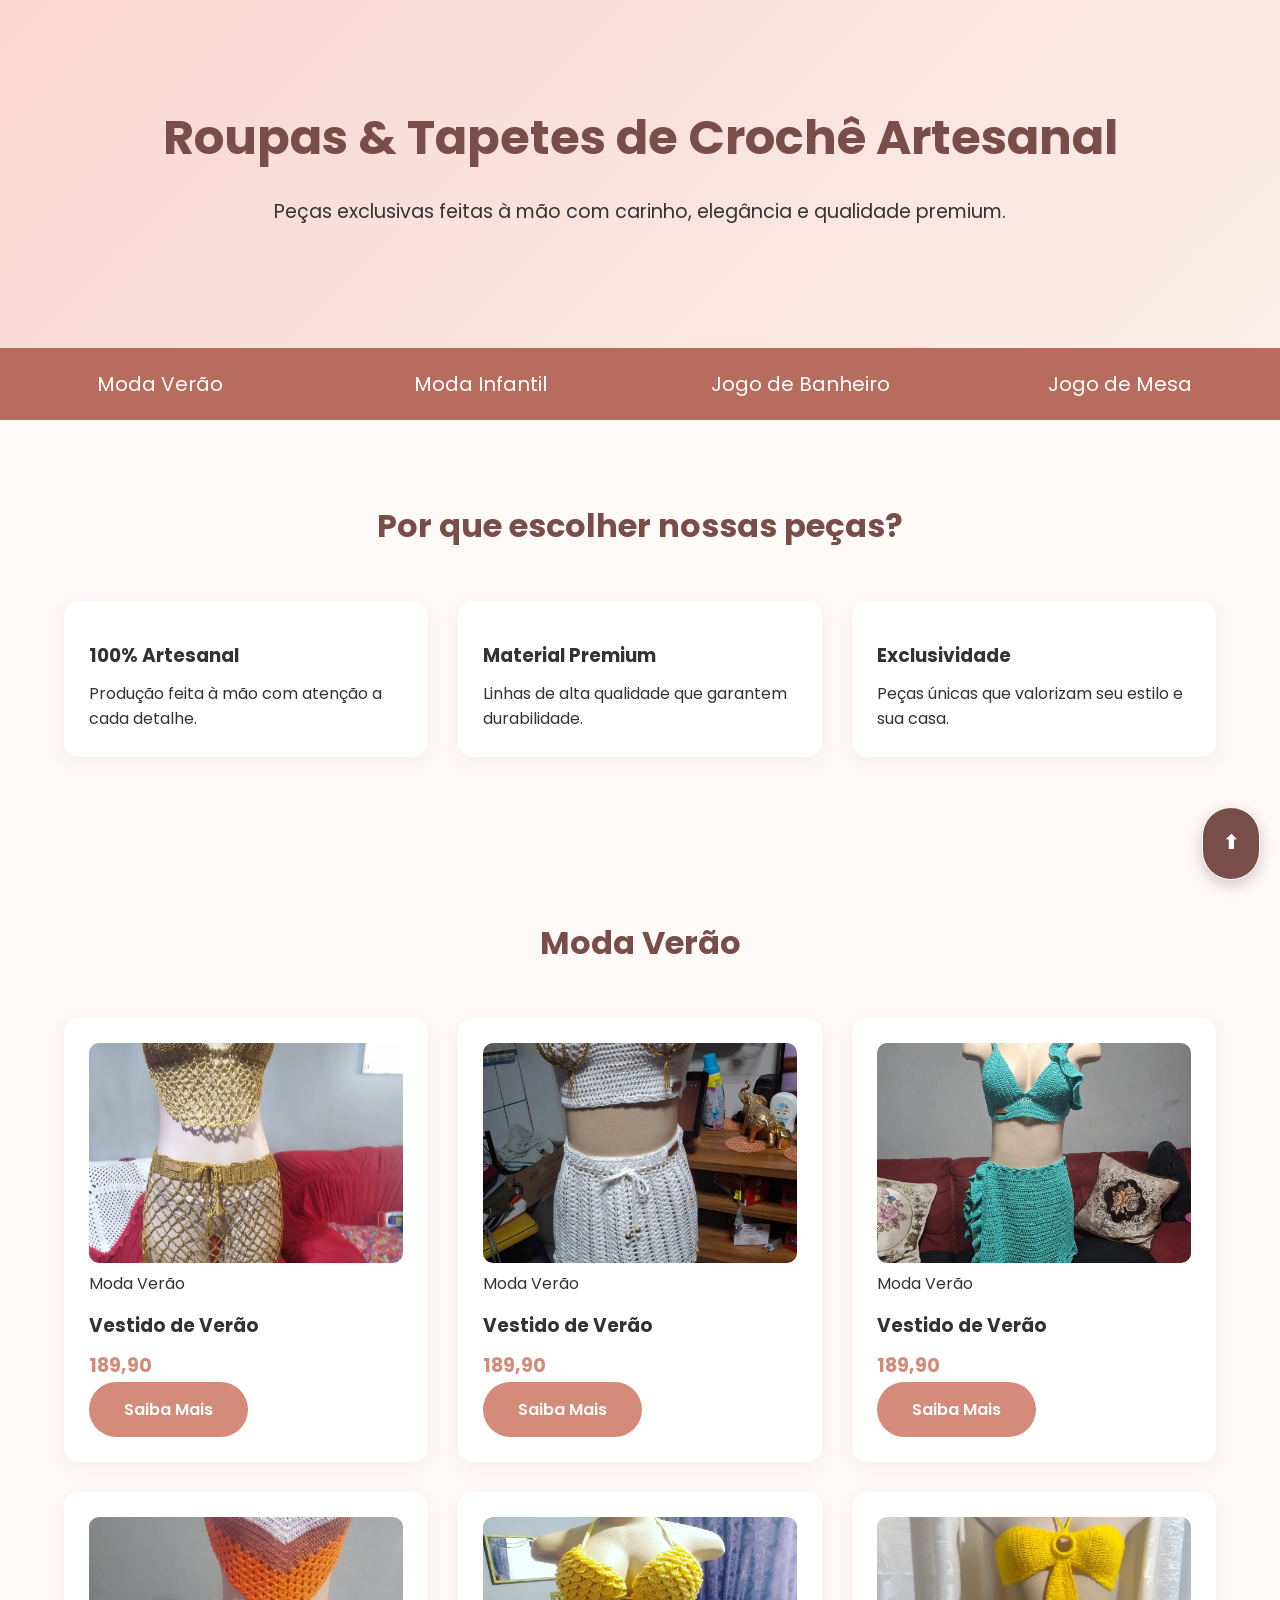
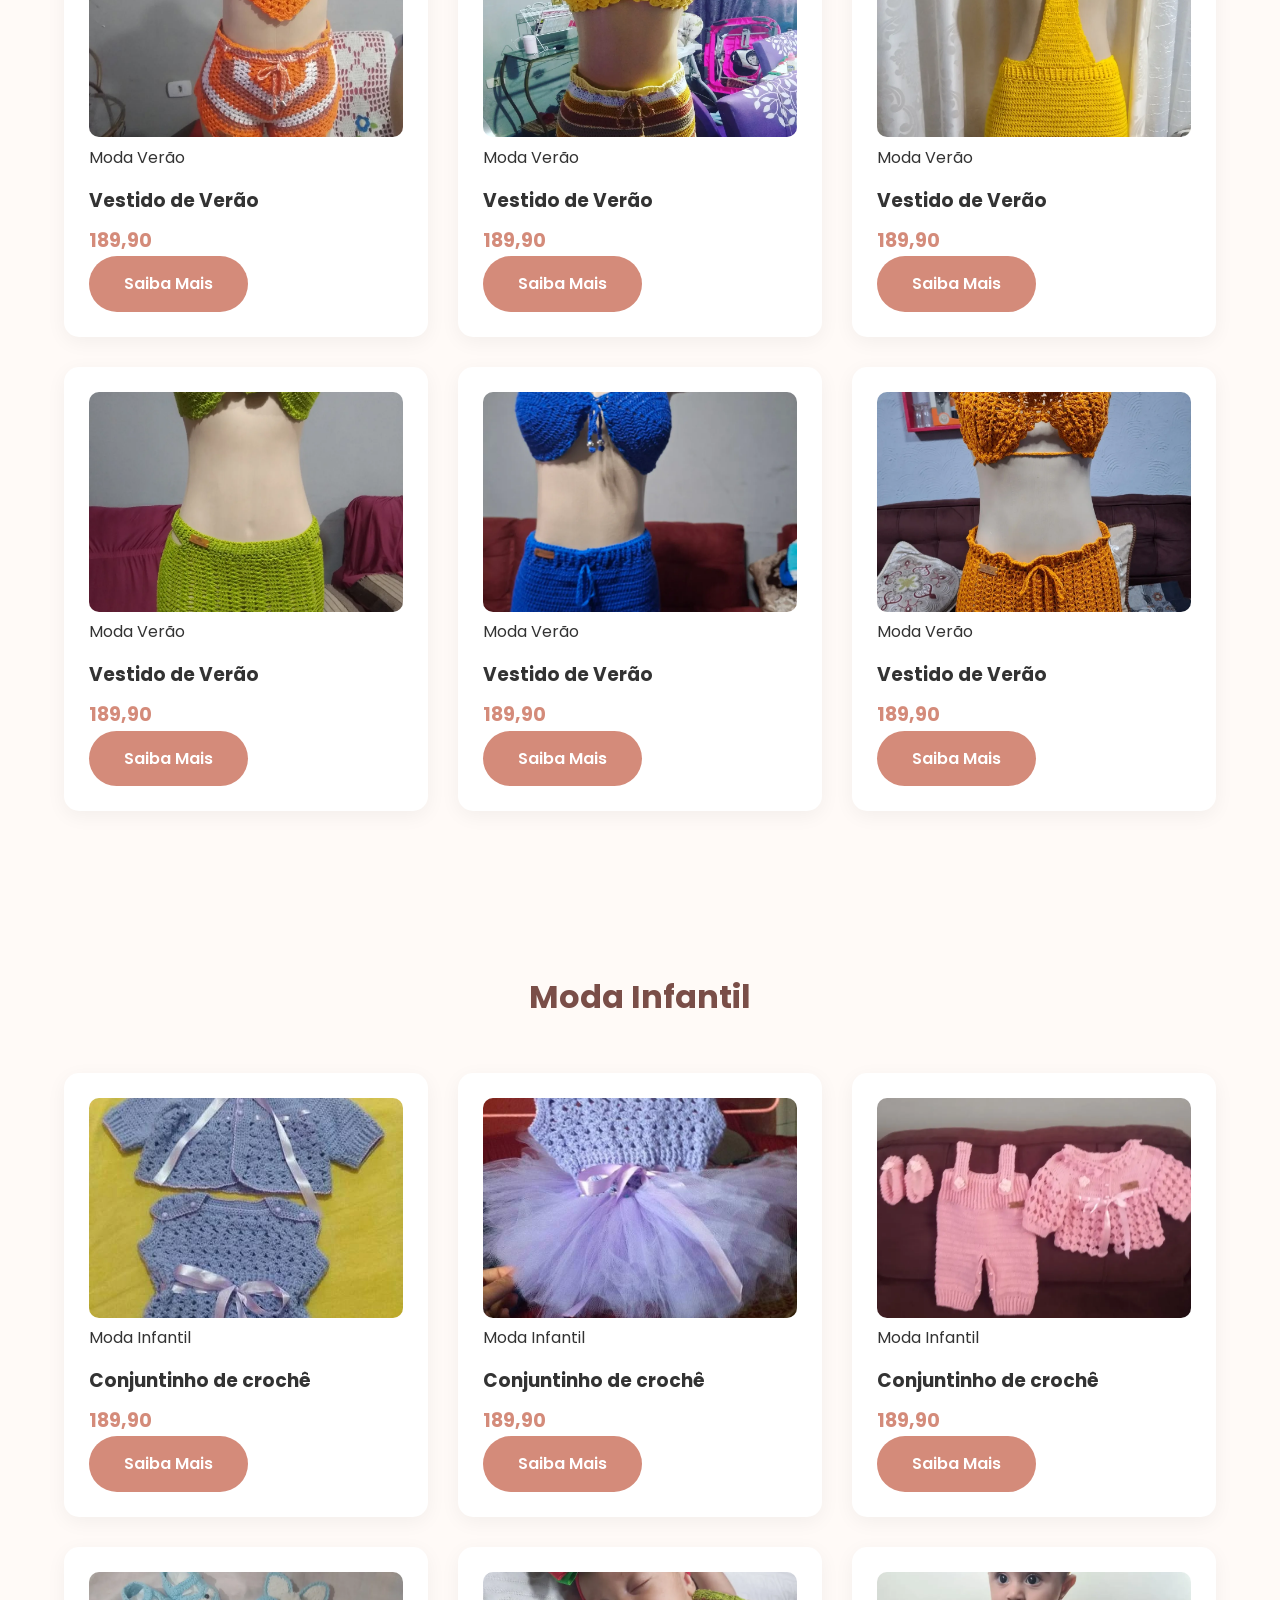
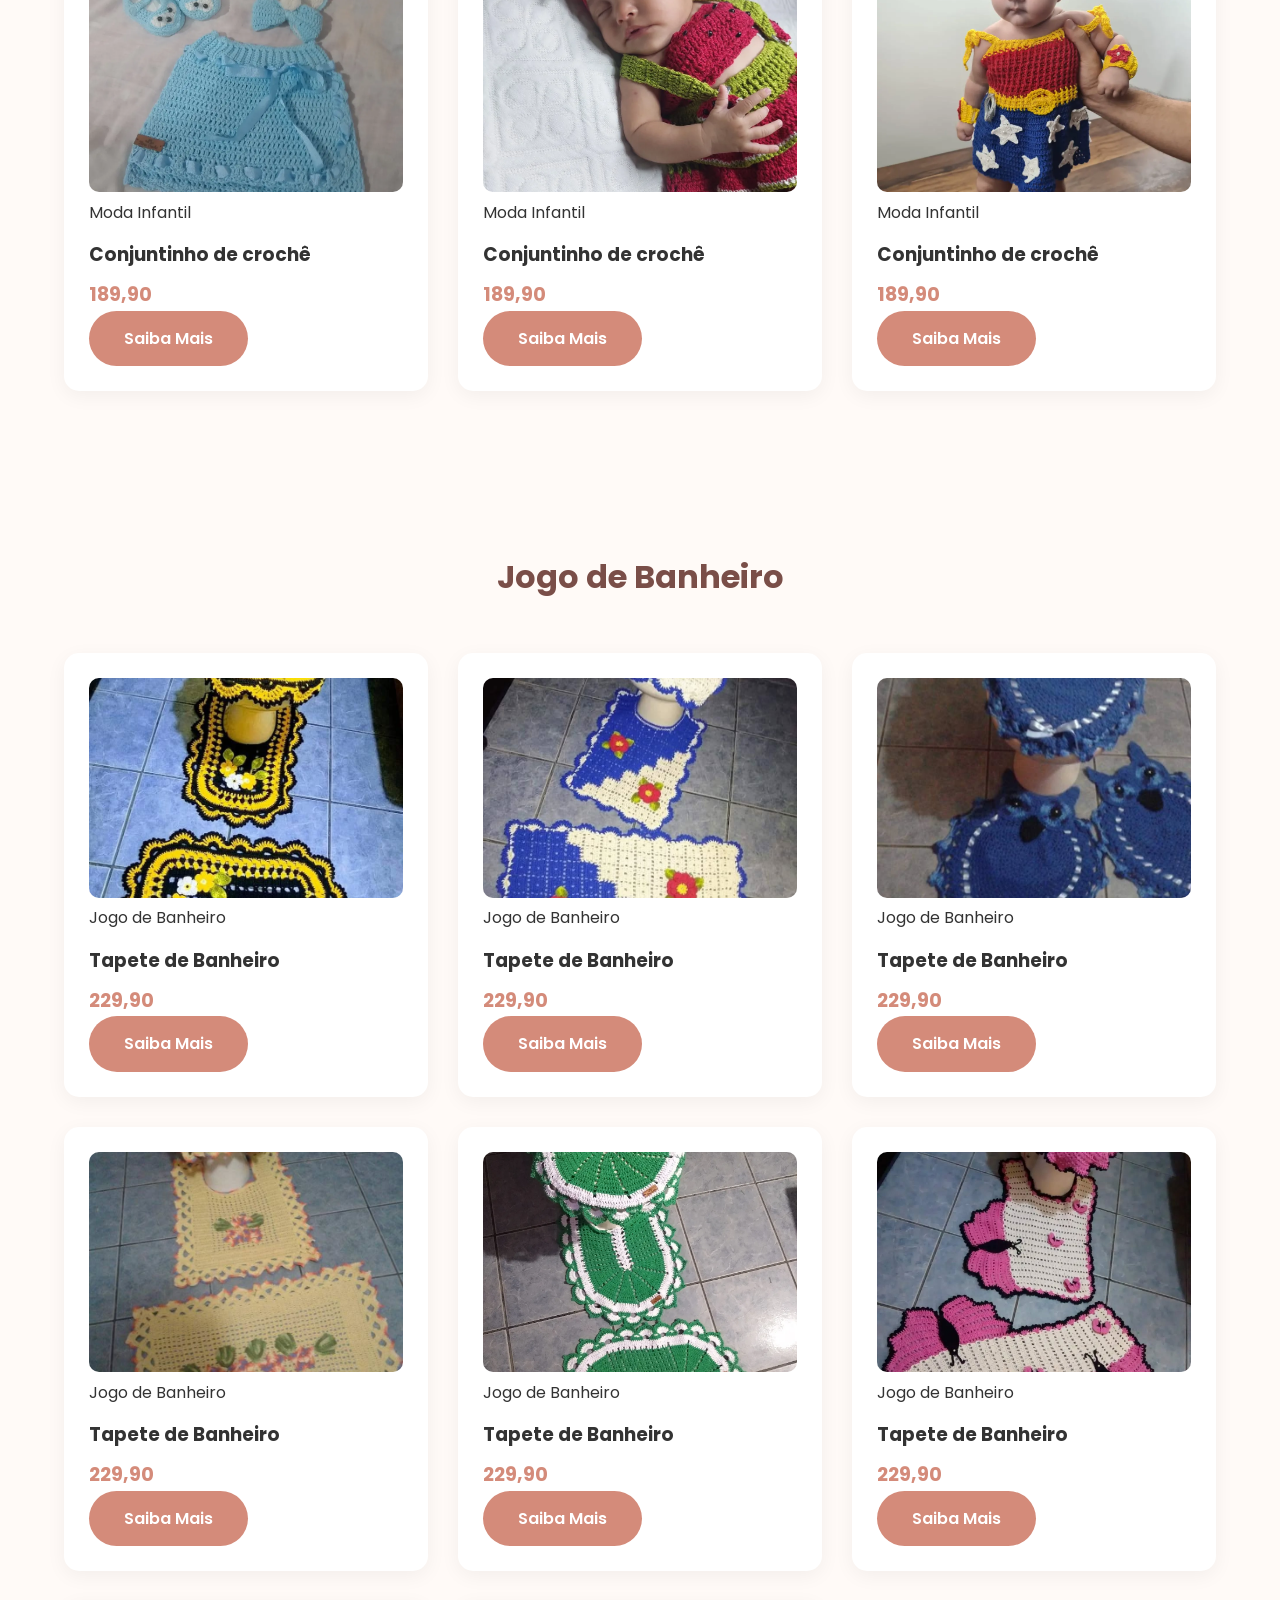
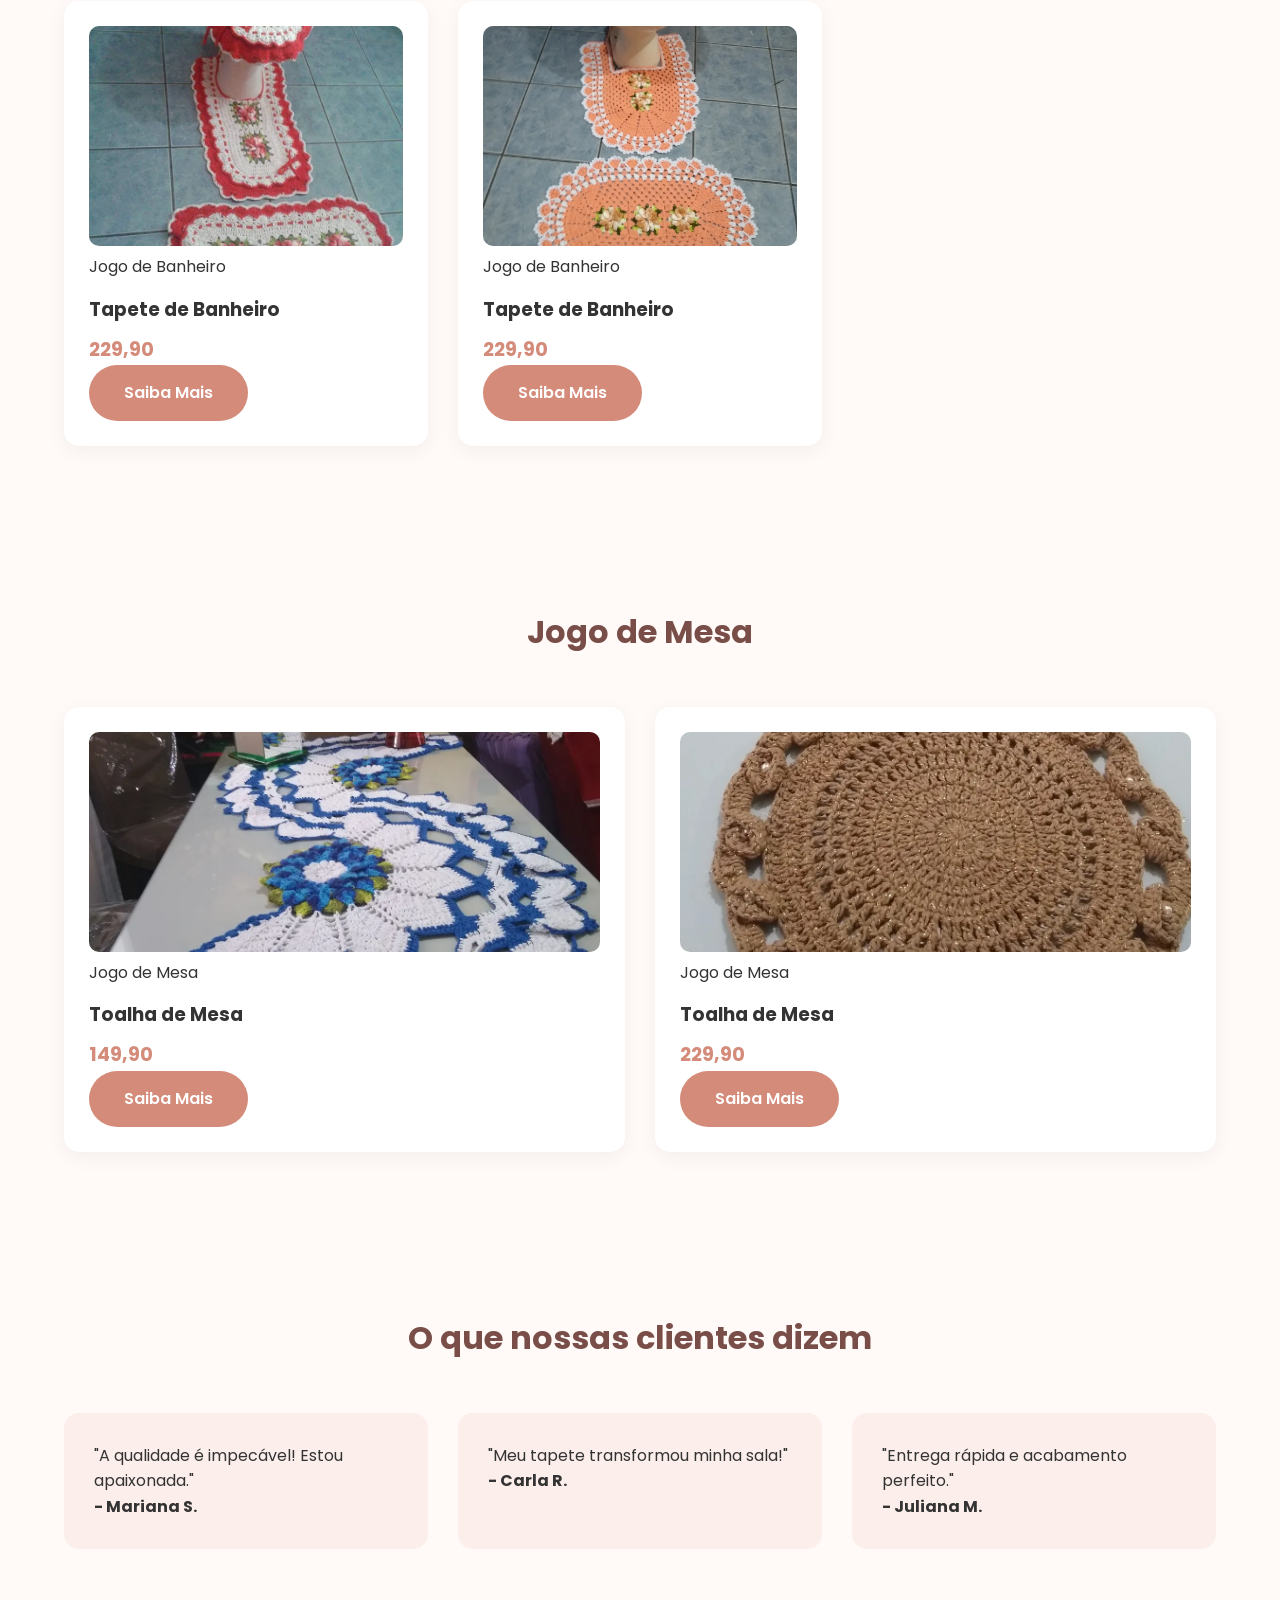
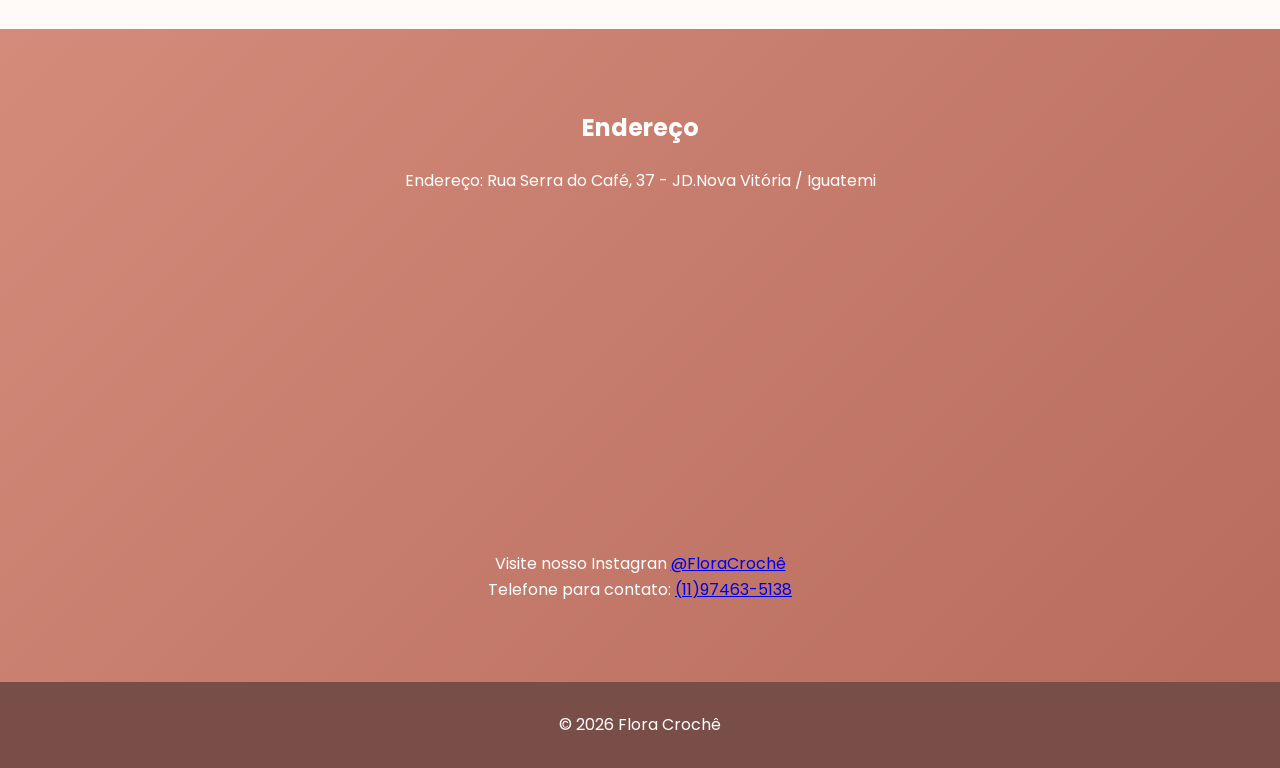
==== commit a2f0208a: "commit" ====
--- a/index.html
+++ b/index.html
@@ -21,13 +21,13 @@
 
 <nav>
     <a href="javascript:void(0)" class="open">☰</a>
-    <a href="#home" class="menu">Home</a>
     <a href="#moda-verao" class="menu">Moda Verão</a>
     <a href="#moda-infantil" class="menu">Moda Infantil</a>
     <a href="#moda-banheiro" class="menu">Jogo de Banheiro</a>
     <a href="#moda-mesa" class="menu">Jogo de Mesa</a>
     <a href="javascript:void(0)" class="closed">✖</a>
 </nav>
+
 
 <!-- Secção cards: motivos de escolher os nossos produtos -->
 <section class="section">
@@ -55,6 +55,7 @@
 <section id="moda-verao" class="section">
     <div class="container">
         <h2 class="section-title">Moda Verão</h2>
+        <img class="banner" src="imagens/banner/moda_verao.png">
         <div class="grid-produtos-verao">
         </div>
     </div>
@@ -63,6 +64,7 @@
 <section id="moda-infantil" class="section">
     <div class="container">
         <h2 class="section-title">Moda Infantil</h2>
+        <img class="banner" src="imagens/banner/moda_infantil.png">
         <div class="grid-produtos-infantil">
         </div>
     </div>
@@ -71,6 +73,7 @@
 <section id="moda-banheiro" class="section">
     <div class="container">
         <h2 class="section-title">Jogo de Banheiro</h2>
+        <img class="banner" src="imagens/banner/outros.png">
         <div class="grid-produtos-banheiro">
         </div>
     </div>
@@ -109,13 +112,14 @@
     <h2>Endereço</h2>
     <p>Endereço: Rua Serra do Café, 37 - JD.Nova Vitória / Iguatemi</p>
     <iframe src="https://www.google.com/maps/embed?pb=!1m18!1m12!1m3!1d3655.8416479453203!2d-46.43533869999999!3d-23.6100114!2m3!1f0!2f0!3f0!3m2!1i1024!2i768!4f13.1!3m3!1m2!1s0x94ce6f4bc5cb1389%3A0xe946304358907a2c!2sR.%20Serra%20do%20Caf%C3%A9%2C%2037%20-%20Iguatemi%2C%20S%C3%A3o%20Paulo%20-%20SP%2C%2008373-200!5e0!3m2!1spt-BR!2sbr!4v1771618512613!5m2!1spt-BR!2sbr" style="border:0;" allowfullscreen="" loading="lazy" referrerpolicy="no-referrer-when-downgrade"></iframe>
-    <p>Visite nosso Instagran <a href="https://www.instagram.com/floracisantos28/" target="_blank" rel="external">@FloraCrochê</a></p>    
+    <p>Visite nosso Instagran <a href="https://www.instagram.com/floracisantos28/" target="_blank" rel="external">@FloraCrochê</a></p>  
+    <p>Telefone para contato: <a href="https://wa.me/5511974635138" target="_blank" rel="external">(11)97463-5138</a></p>  
 </section>
 
 <footer>
     <p>© 2026 Flora Crochê</p>
 </footer>
 
-<a class="whatsapp" href="https://wa.me/5511974635138" target="_blank">Fale Conosco</a>
+<a class="topo" href="#home">⬆</a>
 </body>
 </html>
--- a/style.css
+++ b/style.css
@@ -72,6 +72,12 @@
     .menu, .closed {
         display: none;
     }
+    .container .banner {
+        width: 100%;
+        box-shadow: 10px 10px 10px rgba(0, 0, 0, 0.479);
+        height: 220px;
+        object-fit: cover;
+    }
 }
 @media screen and (min-width: 480px) {
     .open, .closed {
@@ -83,6 +89,9 @@
     .cta iframe {
         width: 480px;
         height: 300px;
+    }
+    .container .banner {
+        display: none;
     }
 }
 
@@ -168,24 +177,6 @@
     margin-top: 50px;
 }
 
-
-.cta p a {
-    text-decoration: none;
-    color: white;
-    animation: cor 1s infinite linear;
-}
-@keyframes cor {
-    0% {
-        color: #4548B7;
-    }
-    50% {
-        color: #BC2475;
-    }
-    100% {
-        color: #4548B7;
-    }
-}
-
 .countdown{
     font-size:1.5rem;
     margin:20px 0;
@@ -198,18 +189,21 @@
     color:#fff;
 }
 
-.whatsapp{
+.topo{
     position:fixed;
     bottom:20px;
     right:20px;
-    background:#25D366;
-    color:#fff;
-    padding:15px 20px;
-    border-radius:50px;
+    background: #7a4e48;
+    color:#fff;
+    padding: 20px;
+    border-radius: 50px;
     text-decoration:none;
-    font-weight:600;
+    font-weight: bolder;
+    font-size: 1.2rem;
+    border: 1px solid #fff;
     box-shadow:0 5px 15px rgba(0,0,0,0.2);
 }
+
 
 @media(max-width:768px){
     header h1{
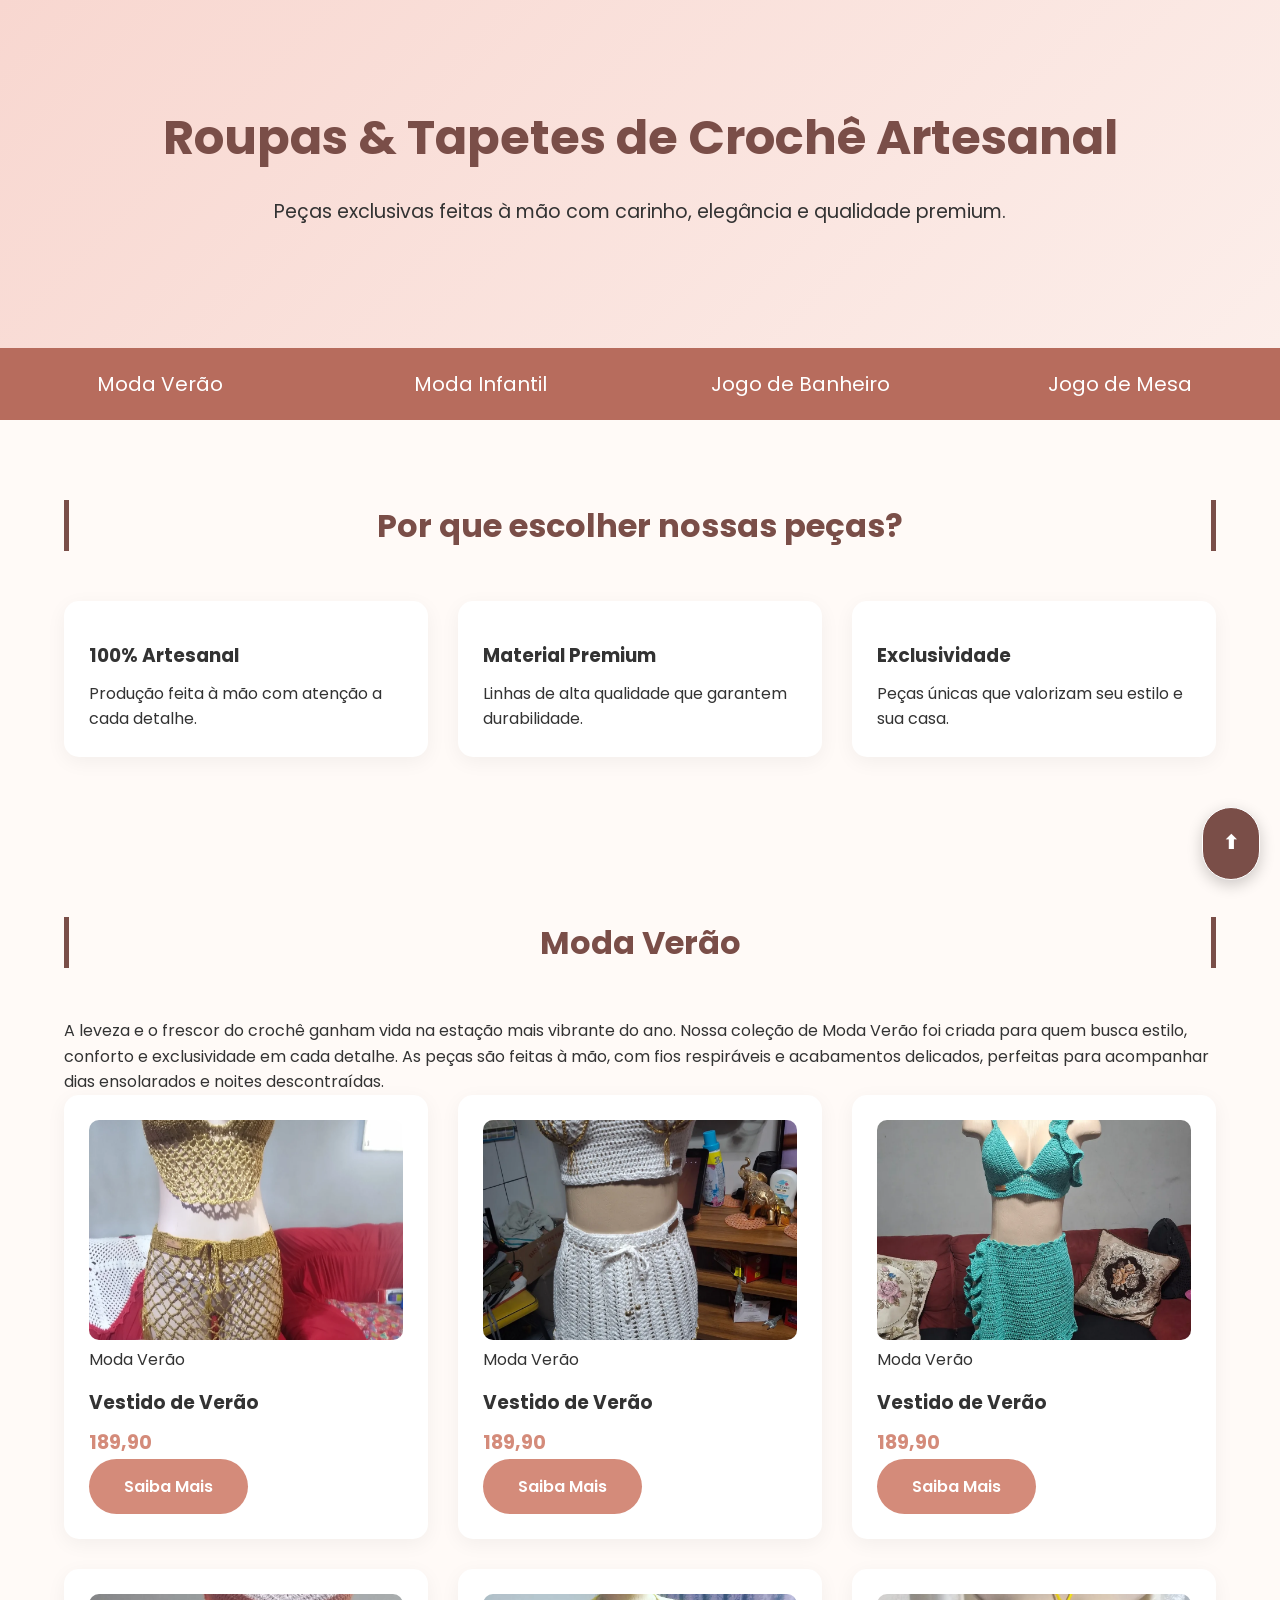
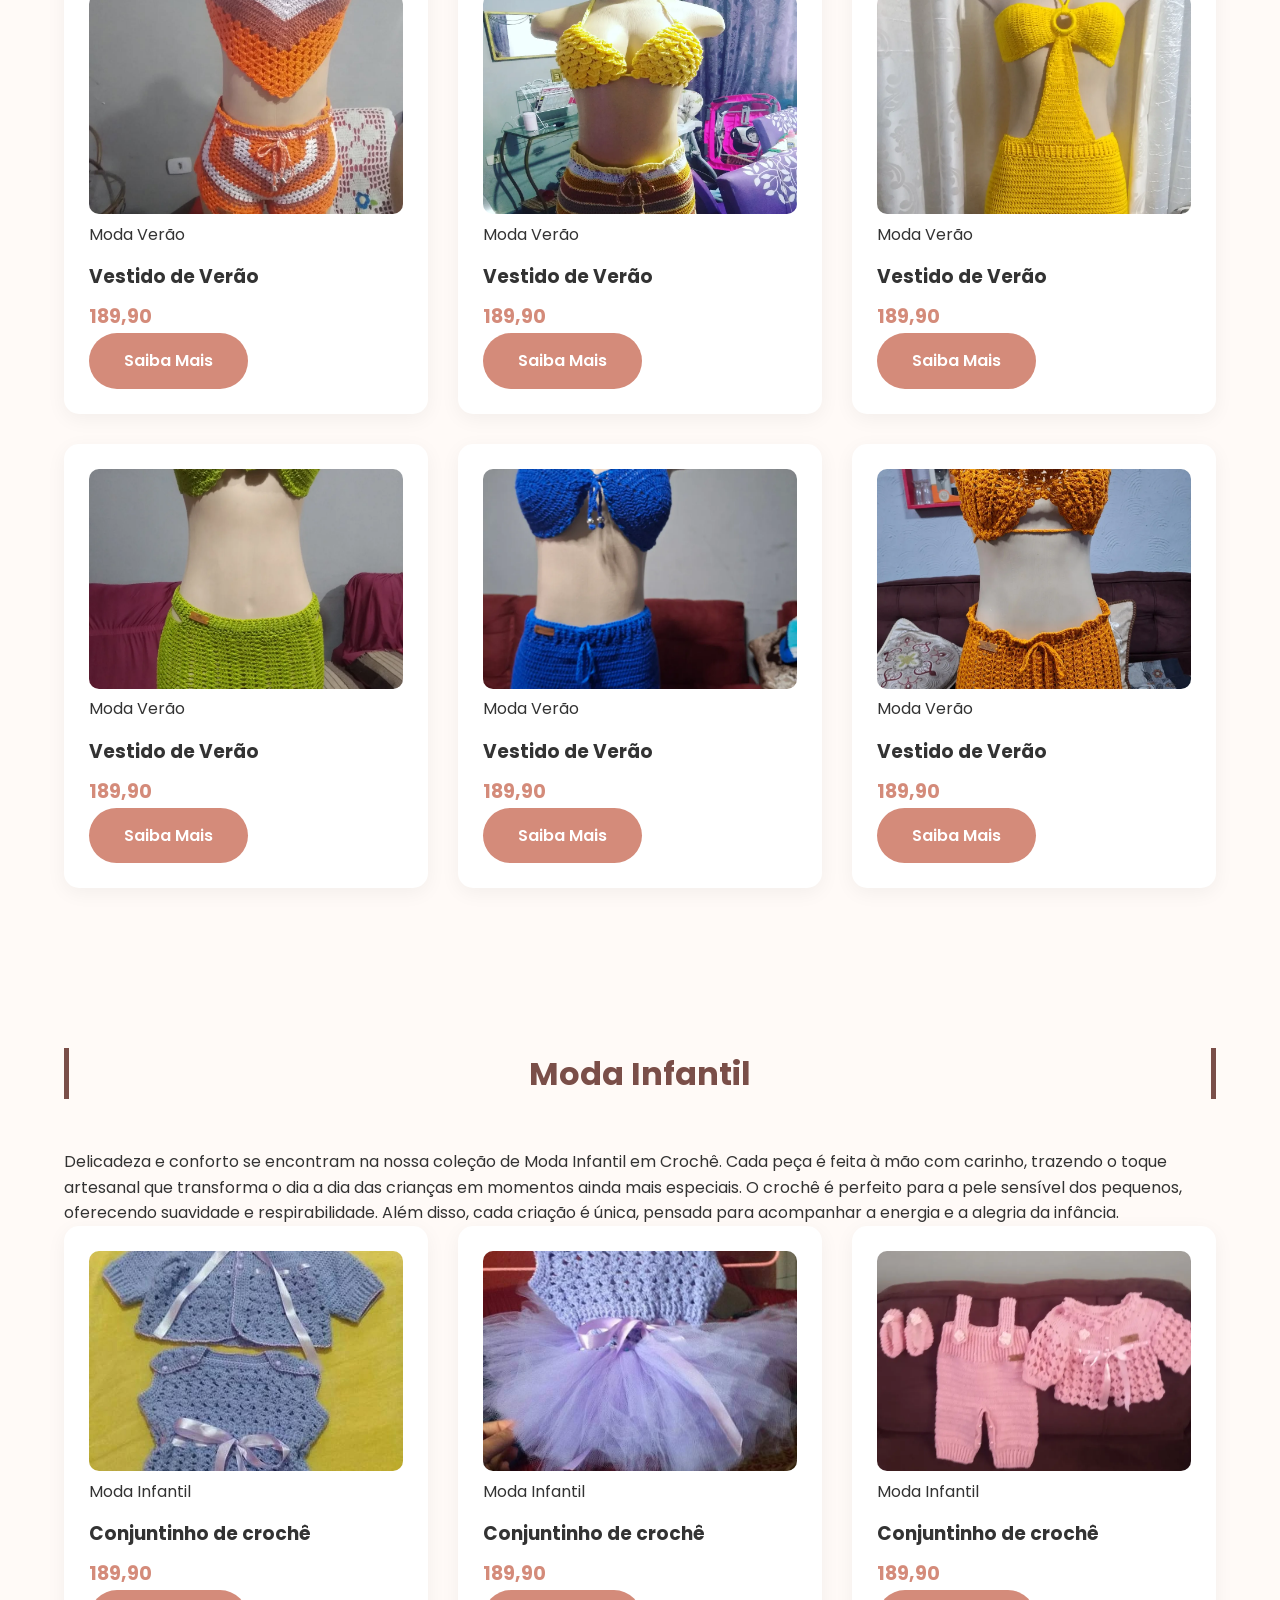
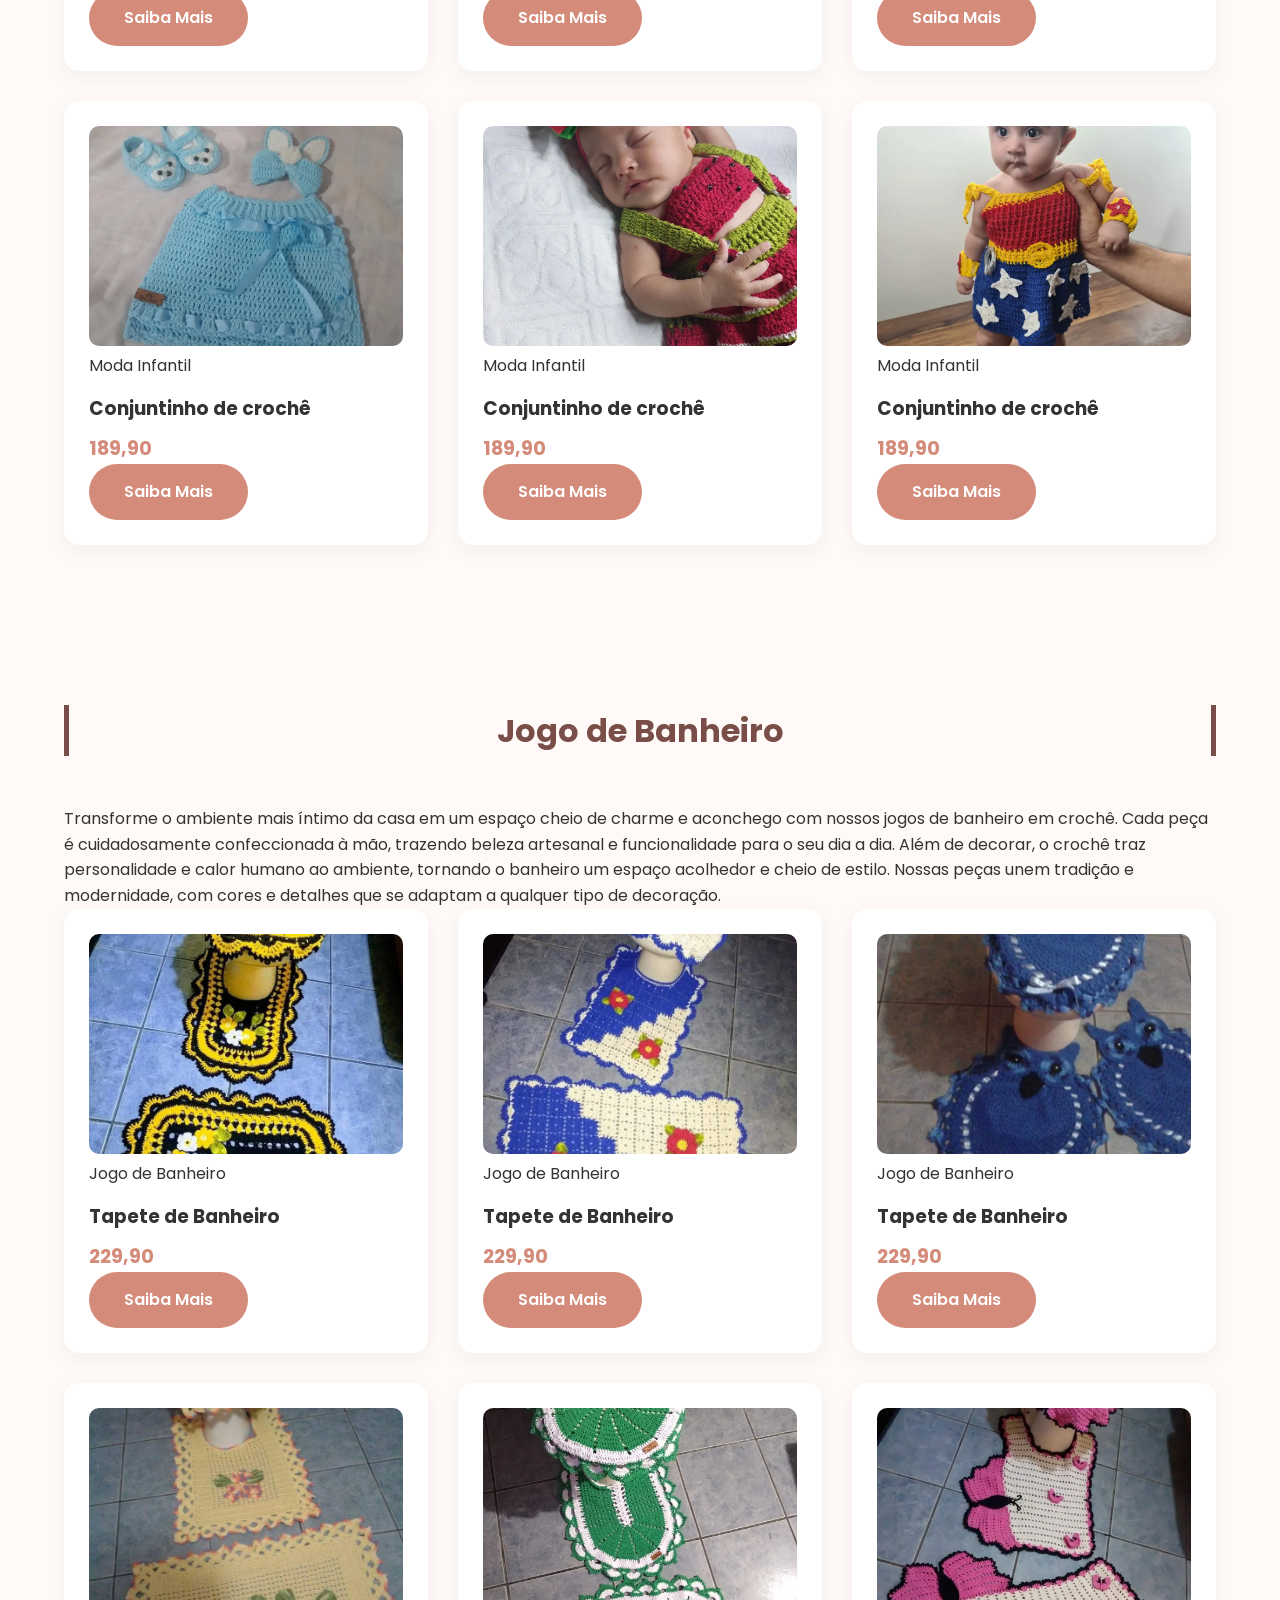
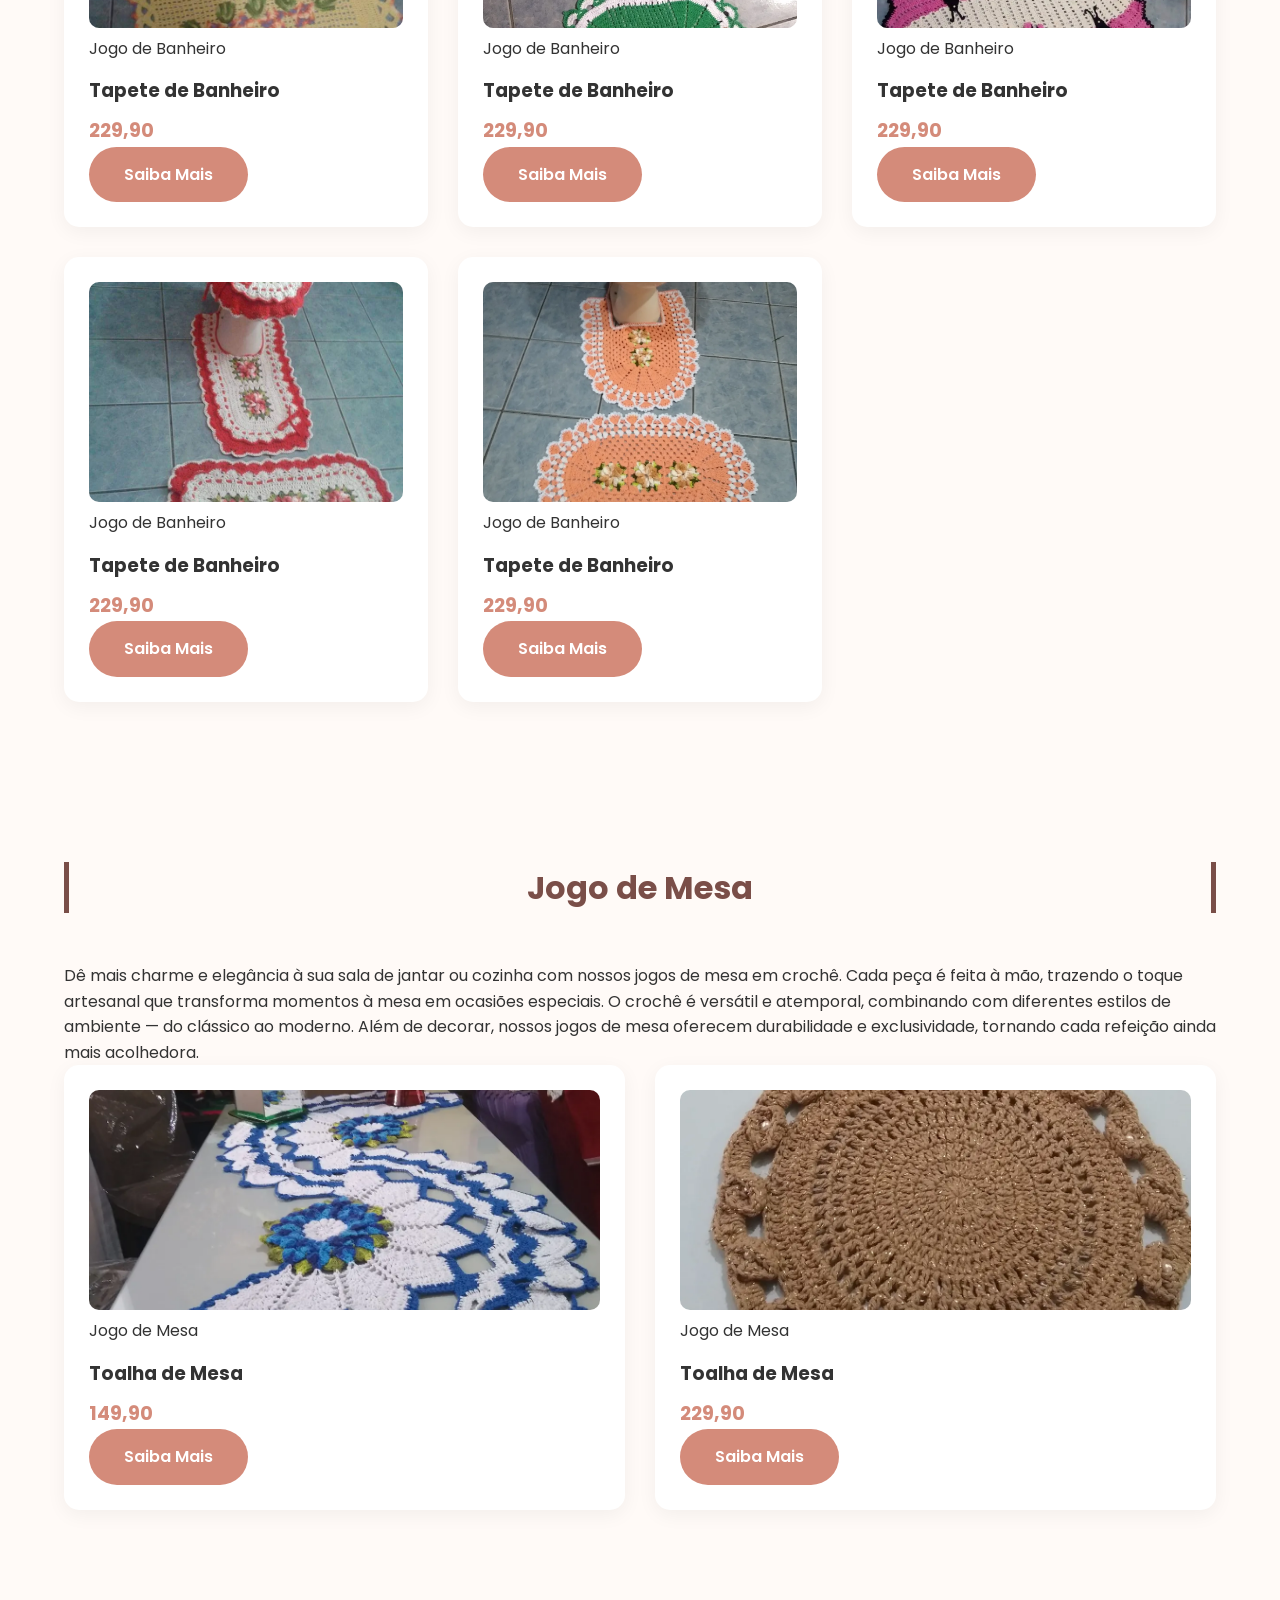
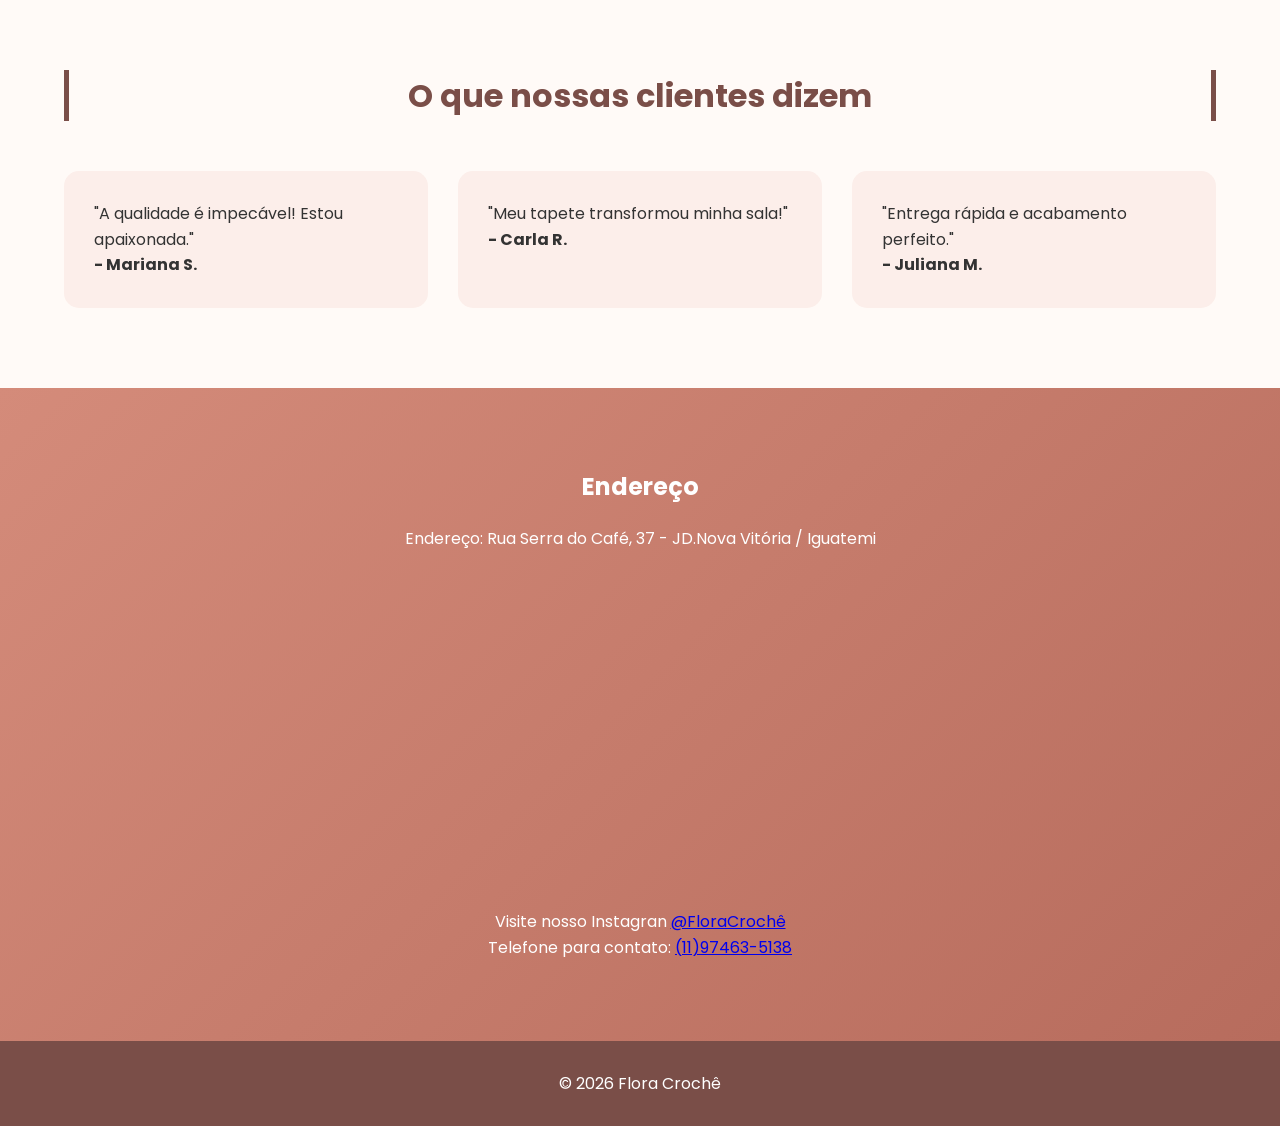
==== commit d48c892d: "commit" ====
--- a/index.html
+++ b/index.html
@@ -55,7 +55,7 @@
 <section id="moda-verao" class="section">
     <div class="container">
         <h2 class="section-title">Moda Verão</h2>
-        <img class="banner" src="imagens/banner/moda_verao.png">
+        <p class="descricao">A leveza e o frescor do crochê ganham vida na estação mais vibrante do ano. Nossa coleção de Moda Verão foi criada para quem busca estilo, conforto e exclusividade em cada detalhe. As peças são feitas à mão, com fios respiráveis e acabamentos delicados, perfeitas para acompanhar dias ensolarados e noites descontraídas.</p>
         <div class="grid-produtos-verao">
         </div>
     </div>
@@ -64,7 +64,8 @@
 <section id="moda-infantil" class="section">
     <div class="container">
         <h2 class="section-title">Moda Infantil</h2>
-        <img class="banner" src="imagens/banner/moda_infantil.png">
+        <p class="descricao">Delicadeza e conforto se encontram na nossa coleção de Moda Infantil em Crochê. Cada peça é feita à mão com carinho, trazendo o toque artesanal que transforma o dia a dia das crianças em momentos ainda mais especiais.
+        O crochê é perfeito para a pele sensível dos pequenos, oferecendo suavidade e respirabilidade. Além disso, cada criação é única, pensada para acompanhar a energia e a alegria da infância.</p>
         <div class="grid-produtos-infantil">
         </div>
     </div>
@@ -73,7 +74,8 @@
 <section id="moda-banheiro" class="section">
     <div class="container">
         <h2 class="section-title">Jogo de Banheiro</h2>
-        <img class="banner" src="imagens/banner/outros.png">
+        <p class="descricao">Transforme o ambiente mais íntimo da casa em um espaço cheio de charme e aconchego com nossos jogos de banheiro em crochê. Cada peça é cuidadosamente confeccionada à mão, trazendo beleza artesanal e funcionalidade para o seu dia a dia.
+        Além de decorar, o crochê traz personalidade e calor humano ao ambiente, tornando o banheiro um espaço acolhedor e cheio de estilo. Nossas peças unem tradição e modernidade, com cores e detalhes que se adaptam a qualquer tipo de decoração.</p>
         <div class="grid-produtos-banheiro">
         </div>
     </div>
@@ -82,6 +84,8 @@
 <section id="moda-mesa" class="section">
     <div class="container">
         <h2 class="section-title">Jogo de Mesa</h2>
+        <p class="descricao">Dê mais charme e elegância à sua sala de jantar ou cozinha com nossos jogos de mesa em crochê. Cada peça é feita à mão, trazendo o toque artesanal que transforma momentos à mesa em ocasiões especiais.
+        O crochê é versátil e atemporal, combinando com diferentes estilos de ambiente — do clássico ao moderno. Além de decorar, nossos jogos de mesa oferecem durabilidade e exclusividade, tornando cada refeição ainda mais acolhedora.</p>
         <div class="grid-produtos-mesa">
         </div>
     </div>
--- a/style.css
+++ b/style.css
@@ -72,11 +72,8 @@
     .menu, .closed {
         display: none;
     }
-    .container .banner {
-        width: 100%;
-        box-shadow: 10px 10px 10px rgba(0, 0, 0, 0.479);
-        height: 220px;
-        object-fit: cover;
+    .container .descricao{
+        text-align: center;
     }
 }
 @media screen and (min-width: 480px) {
@@ -89,9 +86,6 @@
     .cta iframe {
         width: 480px;
         height: 300px;
-    }
-    .container .banner {
-        display: none;
     }
 }
 
@@ -119,6 +113,8 @@
     margin-bottom:50px;
     font-size:2rem;
     color:#7a4e48;
+    border-left: 5px solid #7a4e48;
+    border-right: 5px solid #7a4e48;
 }
 
 .grid, .grid-produtos-verao, .grid-produtos-infantil, .grid-produtos-banheiro, .grid-produtos-mesa{
